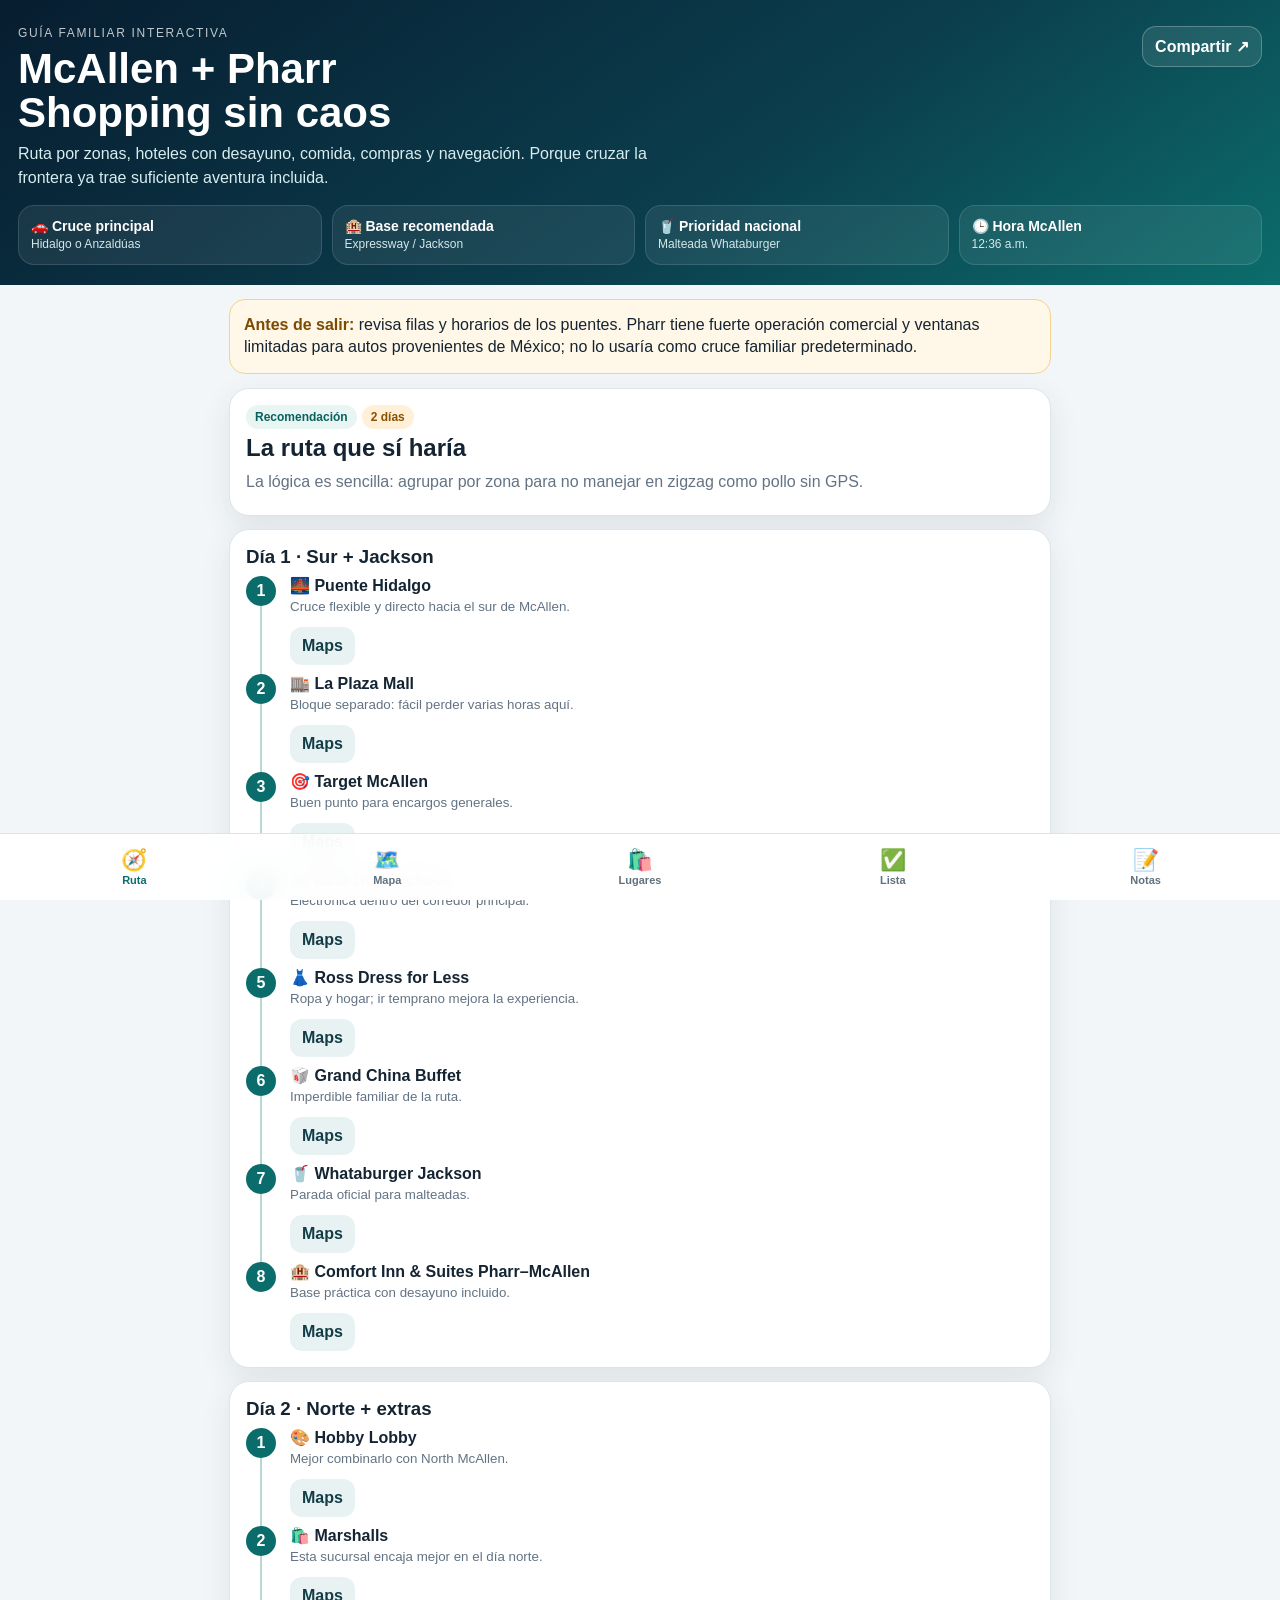
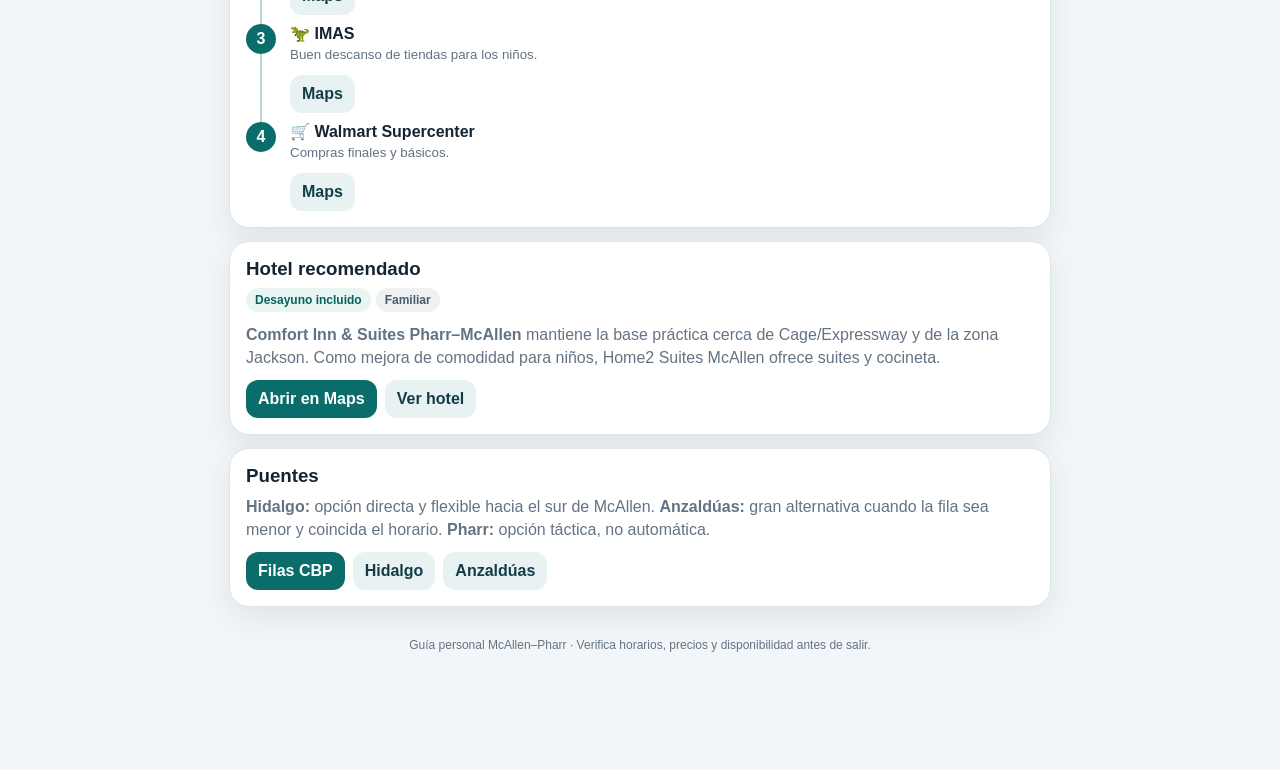
==== mcallen/index.html @ 68e5b923 "Publica guía móvil interactiva de McAllen y Pharr" ====
<!doctype html>
<html lang="es">
<head>
<meta charset="utf-8">
<meta name="viewport" content="width=device-width,initial-scale=1,viewport-fit=cover">
<meta name="theme-color" content="#0b2337">
<title>McAllen Shopping · Guía familiar</title>
<style>
:root{--bg:#f3f6f8;--ink:#152432;--muted:#637384;--brand:#0b6d6b;--brand2:#ffb24a;--card:#fff;--line:#dce5ea;--danger:#b54040;--shadow:0 10px 30px #17354a18}*{box-sizing:border-box}html{scroll-behavior:smooth}body{margin:0;background:var(--bg);color:var(--ink);font-family:ui-rounded,-apple-system,BlinkMacSystemFont,"Segoe UI",sans-serif;padding-bottom:86px}button,a,input,textarea{font:inherit}.hero{padding:max(26px,env(safe-area-inset-top)) 18px 20px;background:linear-gradient(145deg,#071d30,#0b3e4d 58%,#0b6d6b);color:white}.heroTop{display:flex;justify-content:space-between;align-items:flex-start;gap:12px}.eyebrow{font-size:12px;text-transform:uppercase;letter-spacing:.14em;opacity:.75}.hero h1{font-size:30px;line-height:1.04;margin:7px 0 8px}.hero p{margin:0;line-height:1.45;color:#d8edf0;max-width:650px}.share{border:0;background:#ffffff18;color:white;border:1px solid #ffffff40;border-radius:14px;padding:10px 12px;font-weight:800}.status{display:grid;grid-template-columns:1fr 1fr;gap:10px;margin:16px 0 0}.pill{background:#ffffff12;border:1px solid #ffffff20;border-radius:16px;padding:12px}.pill b{display:block;font-size:14px}.pill span{font-size:12px;color:#d4e7e9}.wrap{max-width:850px;margin:auto;padding:14px}.notice{background:#fff7e7;border:1px solid #f2d391;border-radius:16px;padding:14px;line-height:1.4;margin-bottom:14px}.notice b{color:#7d4b00}.section{display:none}.section.active{display:block}.card{background:var(--card);border:1px solid var(--line);box-shadow:var(--shadow);border-radius:20px;padding:16px;margin:0 0 13px}.card h2,.card h3{margin:0 0 8px}.card p{color:var(--muted);line-height:1.45;margin:6px 0}.badge{display:inline-flex;align-items:center;border-radius:999px;padding:5px 9px;font-size:12px;font-weight:800;background:#e8f5f3;color:#08615d;margin:0 5px 5px 0}.badge.gold{background:#fff0d7;color:#8a5100}.badge.gray{background:#edf1f4;color:#4b5b68}.route{display:grid;grid-template-columns:34px 1fr;gap:10px;position:relative}.route+.route{margin-top:9px}.num{width:30px;height:30px;border-radius:50%;display:grid;place-items:center;background:var(--brand);color:#fff;font-weight:900;z-index:1}.route:not(:last-child):after{content:"";position:absolute;left:14px;top:30px;bottom:-11px;width:2px;background:#b9d8d5}.route b{display:block}.route small{display:block;color:var(--muted);line-height:1.35;margin-top:3px}.actions{display:flex;flex-wrap:wrap;gap:8px;margin-top:11px}.btn{display:inline-flex;align-items:center;justify-content:center;gap:7px;text-decoration:none;border:0;border-radius:12px;padding:10px 12px;background:#e9f2f3;color:#123d47;font-weight:850}.btn.primary{background:var(--brand);color:white}.btn.gold{background:var(--brand2);color:#432600}.filters{display:flex;overflow:auto;gap:8px;padding:2px 0 12px;scrollbar-width:none}.filter{white-space:nowrap;border:1px solid var(--line);background:white;border-radius:999px;padding:9px 12px;color:var(--ink);font-weight:800}.filter.active{background:var(--ink);color:white}.place{display:grid;grid-template-columns:45px 1fr;gap:12px}.icon{width:45px;height:45px;border-radius:15px;display:grid;place-items:center;background:#edf5f5;font-size:23px}.place h3{font-size:17px}.place address{font-style:normal;color:var(--muted);font-size:13px;line-height:1.35}.place.done{opacity:.56}.place.done h3{text-decoration:line-through}.check{display:flex;gap:10px;align-items:flex-start;padding:12px 0;border-bottom:1px solid var(--line)}.check:last-child{border:0}.check input{width:22px;height:22px;accent-color:var(--brand);flex:0 0 auto}.check label{line-height:1.35}.mapBox{background:linear-gradient(#e9f3f2,#f7efe3);border-radius:22px;overflow:hidden;border:1px solid var(--line)}#map{width:100%;height:auto;display:block}.road{stroke:#fff;stroke-width:9;fill:none;stroke-linecap:round;filter:drop-shadow(0 1px 1px #6d7b8030)}.roadMain{stroke:#f7c165;stroke-width:13}.roadLabel{font-size:9px;fill:#61717c;font-weight:700}.pin{cursor:pointer}.pin circle{fill:#0b6d6b;stroke:white;stroke-width:3}.pin text{fill:white;font-size:9px;font-weight:900;text-anchor:middle;dominant-baseline:middle}.mapLegend{padding:12px;font-size:13px;color:var(--muted);background:white}.mapInfo{margin-top:12px}.search{width:100%;border:1px solid var(--line);border-radius:14px;padding:12px 14px;background:white;margin-bottom:12px}.notes{width:100%;min-height:220px;resize:vertical;border:1px solid var(--line);border-radius:16px;padding:14px;background:white;line-height:1.5}.saved{font-size:12px;color:var(--brand);font-weight:800;margin-top:8px}.bottom{position:fixed;z-index:20;left:0;right:0;bottom:0;padding:8px 8px max(8px,env(safe-area-inset-bottom));background:#ffffffee;backdrop-filter:blur(16px);border-top:1px solid var(--line);display:grid;grid-template-columns:repeat(5,1fr)}.nav{border:0;background:none;color:#60717d;padding:6px 2px;font-size:11px;font-weight:800}.nav span{display:block;font-size:21px;margin-bottom:2px}.nav.active{color:var(--brand)}.footer{text-align:center;color:var(--muted);font-size:12px;padding:18px 15px}.hidden{display:none!important}@media(min-width:700px){.status{grid-template-columns:repeat(4,1fr)}.placesGrid{display:grid;grid-template-columns:1fr 1fr;gap:13px}.placesGrid .card{margin:0}.hero h1{font-size:42px}}
</style>
</head>
<body>
<header class="hero">
  <div class="heroTop"><div><div class="eyebrow">Guía familiar interactiva</div><h1>McAllen + Pharr<br>Shopping sin caos</h1></div><button class="share" id="shareBtn">Compartir ↗</button></div>
  <p>Ruta por zonas, hoteles con desayuno, comida, compras y navegación. Porque cruzar la frontera ya trae suficiente aventura incluida.</p>
  <div class="status"><div class="pill"><b>🚗 Cruce principal</b><span>Hidalgo o Anzaldúas</span></div><div class="pill"><b>🏨 Base recomendada</b><span>Expressway / Jackson</span></div><div class="pill"><b>🥤 Prioridad nacional</b><span>Malteada Whataburger</span></div><div class="pill"><b>🕒 Hora McAllen</b><span id="clock">—</span></div></div>
</header>
<main class="wrap">
  <div class="notice"><b>Antes de salir:</b> revisa filas y horarios de los puentes. Pharr tiene fuerte operación comercial y ventanas limitadas para autos provenientes de México; no lo usaría como cruce familiar predeterminado.</div>

  <section id="route" class="section active">
    <div class="card"><span class="badge">Recomendación</span><span class="badge gold">2 días</span><h2>La ruta que sí haría</h2><p>La lógica es sencilla: agrupar por zona para no manejar en zigzag como pollo sin GPS.</p></div>
    <div class="card"><h3>Día 1 · Sur + Jackson</h3><div id="day1"></div></div>
    <div class="card"><h3>Día 2 · Norte + extras</h3><div id="day2"></div></div>
    <div class="card"><h3>Hotel recomendado</h3><span class="badge">Desayuno incluido</span><span class="badge gray">Familiar</span><p><b>Comfort Inn & Suites Pharr–McAllen</b> mantiene la base práctica cerca de Cage/Expressway y de la zona Jackson. Como mejora de comodidad para niños, Home2 Suites McAllen ofrece suites y cocineta.</p><div class="actions"><a class="btn primary" data-map="Comfort Inn & Suites Pharr McAllen">Abrir en Maps</a><a class="btn" href="https://www.choicehotels.com/en-mx/texas/pharr/comfort-inn-hotels/txh41" target="_blank">Ver hotel</a></div></div>
    <div class="card"><h3>Puentes</h3><p><b>Hidalgo:</b> opción directa y flexible hacia el sur de McAllen. <b>Anzaldúas:</b> gran alternativa cuando la fila sea menor y coincida el horario. <b>Pharr:</b> opción táctica, no automática.</p><div class="actions"><a class="btn primary" href="https://bwt.cbp.gov/" target="_blank">Filas CBP</a><a class="btn" data-map="Hidalgo International Bridge">Hidalgo</a><a class="btn" data-map="Anzalduas International Bridge">Anzaldúas</a></div></div>
  </section>

  <section id="mapSec" class="section">
    <div class="card"><h2>Mapa por zonas</h2><p>Es esquemático, no sustituye navegación. Toca un número para ver el lugar y abrir la ruta.</p></div>
    <div class="mapBox"><svg id="map" viewBox="0 0 390 520" role="img" aria-label="Mapa esquemático de McAllen y Pharr">
      <rect width="390" height="520" fill="#eaf2ef"/><path d="M18 430 C85 392 168 410 230 372 S330 345 385 315" stroke="#b9d9df" stroke-width="30" fill="none" opacity=".8"/><text x="20" y="460" class="roadLabel">México / Río Grande</text>
      <path class="road roadMain" d="M18 337 L372 337"/><text x="275" y="328" class="roadLabel">I‑2 / Expressway 83</text>
      <path class="road" d="M92 495 L92 70"/><text x="98" y="92" class="roadLabel">10th St</text>
      <path class="road" d="M208 482 L208 142"/><text x="214" y="165" class="roadLabel">Jackson Rd</text>
      <path class="road" d="M300 475 L300 260"/><text x="306" y="282" class="roadLabel">Cage Blvd</text>
      <path class="road" d="M42 205 L352 205"/><text x="248" y="196" class="roadLabel">Nolana Ave</text>
      <path class="road" d="M42 115 L352 115"/><text x="253" y="106" class="roadLabel">Trenton Rd</text>
      <g id="pins"></g></svg><div class="mapLegend">1 La Plaza · 2 Jackson shopping · 3 Hotel Pharr · 4 Grand China · 5 Hobby Lobby · 6 North McAllen · 7 Anzaldúas · 8 Hidalgo</div></div>
    <div id="mapInfo" class="card mapInfo"><h3>Selecciona un punto</h3><p>Aquí aparecerá su información.</p></div>
  </section>

  <section id="places" class="section">
    <input class="search" id="search" placeholder="Buscar tienda, comida, hotel…">
    <div class="filters" id="filters"></div><div class="placesGrid" id="placeList"></div>
  </section>

  <section id="list" class="section">
    <div class="card"><h2>Checklist del viaje</h2><p>Se guarda en este dispositivo.</p><div id="checklist"></div></div>
    <button class="btn" id="resetBtn">Reiniciar checklist</button>
  </section>

  <section id="notesSec" class="section">
    <div class="card"><h2>Notas compartidas… más o menos</h2><p>Se guardan sólo en este teléfono. Úsalas para tallas, encargos, presupuesto o la lista de familiares que “nomás quieren una cosita”.</p><textarea id="notes" class="notes" placeholder="Ejemplo: tenis talla 6, pasar por Target antes de cenar…"></textarea><div class="saved" id="saved">Guardado local automático</div></div>
    <div class="card"><h3>Instalar como app</h3><p>En iPhone: abre esta página en Safari → Compartir → <b>Agregar a pantalla de inicio</b>. Después se abre como una app, sin buscar otra vez el enlace.</p></div>
  </section>
  <div class="footer">Guía personal McAllen–Pharr · Verifica horarios, precios y disponibilidad antes de salir.</div>
</main>
<nav class="bottom">
  <button class="nav active" data-tab="route"><span>🧭</span>Ruta</button><button class="nav" data-tab="mapSec"><span>🗺️</span>Mapa</button><button class="nav" data-tab="places"><span>🛍️</span>Lugares</button><button class="nav" data-tab="list"><span>✅</span>Lista</button><button class="nav" data-tab="notesSec"><span>📝</span>Notas</button>
</nav>
<script>
const spots=[
{id:'hidalgo',n:'Puente Hidalgo',cat:'Cruce',icon:'🌉',zone:'Frontera',addr:'Hidalgo International Bridge, Hidalgo, TX',desc:'Cruce flexible y directo hacia el sur de McAllen.'},
{id:'anzalduas',n:'Puente Anzaldúas',cat:'Cruce',icon:'🌉',zone:'Frontera',addr:'Anzalduas International Bridge, Mission, TX',desc:'Alternativa útil cuando la fila es claramente menor.'},
{id:'comfort',n:'Comfort Inn & Suites Pharr–McAllen',cat:'Hotel',icon:'🏨',zone:'Pharr',addr:'2706 N Cage Blvd, Pharr, TX 78577',desc:'Base práctica con desayuno incluido.'},
{id:'home2',n:'Home2 Suites by Hilton McAllen',cat:'Hotel',icon:'🏨',zone:'Convention Center',addr:'525 S Ware Rd, McAllen, TX 78501',desc:'Suites, cocineta y desayuno; excelente con niños.'},
{id:'grand',n:'Grand China Buffet',cat:'Comida',icon:'🥡',zone:'Pharr',addr:'500 N Jackson Rd, Pharr, TX 78577',desc:'Imperdible familiar de la ruta.'},
{id:'bestbuy',n:'Best Buy Jackson',cat:'Compras',icon:'💻',zone:'Jackson',addr:'700 S Jackson Rd, McAllen, TX 78503',desc:'Electrónica dentro del corredor principal.'},
{id:'target',n:'Target McAllen',cat:'Compras',icon:'🎯',zone:'Jackson',addr:'708 E Expressway 83, McAllen, TX 78503',desc:'Buen punto para encargos generales.'},
{id:'ross',n:'Ross Dress for Less',cat:'Compras',icon:'👗',zone:'Jackson',addr:'1700 S Jackson Rd, McAllen, TX 78503',desc:'Ropa y hogar; ir temprano mejora la experiencia.'},
{id:'marshalls',n:'Marshalls',cat:'Compras',icon:'🛍️',zone:'Jackson',addr:'7600 N 10th St, McAllen, TX 78504',desc:'Esta sucursal encaja mejor en el día norte.'},
{id:'walmart',n:'Walmart Supercenter',cat:'Compras',icon:'🛒',zone:'Sur',addr:'1200 E Jackson Ave, McAllen, TX 78503',desc:'Compras finales y básicos.'},
{id:'plaza',n:'La Plaza Mall',cat:'Compras',icon:'🏬',zone:'Sur',addr:'2200 S 10th St, McAllen, TX 78503',desc:'Bloque separado: fácil perder varias horas aquí.'},
{id:'hobby',n:'Hobby Lobby',cat:'Compras',icon:'🎨',zone:'Norte',addr:'7600 N 10th St, McAllen, TX 78504',desc:'Mejor combinarlo con North McAllen.'},
{id:'whataburger',n:'Whataburger Jackson',cat:'Comida',icon:'🥤',zone:'Jackson',addr:'1412 E Jackson Ave, McAllen, TX 78503',desc:'Parada oficial para malteadas.'},
{id:'ihop',n:'IHOP',cat:'Comida',icon:'🥞',zone:'Sur',addr:'2201 W Nolana Ave, McAllen, TX 78504',desc:'Desayuno o cena casual; confirma sucursal en Maps.'},
{id:'imas',n:'IMAS',cat:'Niños',icon:'🦖',zone:'Norte',addr:'1900 W Nolana Ave, McAllen, TX 78504',desc:'Buen descanso de tiendas para los niños.'},
{id:'quinta',n:'Quinta Mazatlán',cat:'Niños',icon:'🌿',zone:'Sur',addr:'600 Sunset Dr, McAllen, TX 78503',desc:'Pausa tranquila cerca del aeropuerto y La Plaza.'}
];
const day1=['hidalgo','plaza','target','bestbuy','ross','grand','whataburger','comfort'];
const day2=['hobby','marshalls','imas','walmart'];
const checks=['Pasaportes / visas vigentes','Seguro y documentos del vehículo','Revisar filas de los puentes','Reservación del hotel','Lista de tallas y encargos','Cargadores y batería portátil','Agua y snacks para los niños','Activar roaming o mapa descargado','Guardar tickets para cambios','Espacio disponible en la cajuela'];
const $=s=>document.querySelector(s),$$=s=>[...document.querySelectorAll(s)];
const store={get(k,d){try{return JSON.parse(localStorage.getItem(k))??d}catch{return d}},set(k,v){try{localStorage.setItem(k,JSON.stringify(v))}catch{}}};
const mapUrl=a=>'https://www.google.com/maps/search/?api=1&query='+encodeURIComponent(a);const wazeUrl=a=>'https://www.waze.com/ul?q='+encodeURIComponent(a)+'&navigate=yes';
function routeRow(id,i){const p=spots.find(x=>x.id===id);return `<div class="route"><div class="num">${i+1}</div><div><b>${p.icon} ${p.n}</b><small>${p.desc}</small><div class="actions"><a class="btn" href="${mapUrl(p.addr)}" target="_blank">Maps</a></div></div></div>`}
$('#day1').innerHTML=day1.map(routeRow).join('');$('#day2').innerHTML=day2.map(routeRow).join('');
$$('[data-map]').forEach(a=>{a.href=mapUrl(a.dataset.map);a.target='_blank'});
let cat='Todos';const cats=['Todos',...new Set(spots.map(p=>p.cat))];$('#filters').innerHTML=cats.map(c=>`<button class="filter ${c==='Todos'?'active':''}" data-cat="${c}">${c}</button>`).join('');
function renderPlaces(){const q=$('#search').value.toLowerCase();const done=store.get('mcallenDone',[]);const f=spots.filter(p=>(cat==='Todos'||p.cat===cat)&&(`${p.n} ${p.zone} ${p.desc}`).toLowerCase().includes(q));$('#placeList').innerHTML=f.map(p=>`<article class="card place ${done.includes(p.id)?'done':''}" data-id="${p.id}"><div class="icon">${p.icon}</div><div><span class="badge">${p.cat}</span><span class="badge gray">${p.zone}</span><h3>${p.n}</h3><address>${p.addr}</address><p>${p.desc}</p><div class="actions"><a class="btn primary" href="${mapUrl(p.addr)}" target="_blank">Google Maps</a><a class="btn" href="${wazeUrl(p.addr)}" target="_blank">Waze</a><button class="btn doneBtn">${done.includes(p.id)?'Desmarcar':'Ya fuimos'}</button></div></div></article>`).join('')||'<div class="card">No encontré coincidencias.</div>';$$('.doneBtn').forEach(b=>b.onclick=()=>{const id=b.closest('.place').dataset.id;let d=store.get('mcallenDone',[]);d=d.includes(id)?d.filter(x=>x!==id):[...d,id];store.set('mcallenDone',d);renderPlaces()})}
renderPlaces();$('#search').oninput=renderPlaces;$$('.filter').forEach(b=>b.onclick=()=>{cat=b.dataset.cat;$$('.filter').forEach(x=>x.classList.toggle('active',x===b));renderPlaces()});
const savedChecks=store.get('mcallenChecks',{});$('#checklist').innerHTML=checks.map((t,i)=>`<div class="check"><input type="checkbox" id="c${i}" ${savedChecks[i]?'checked':''}><label for="c${i}">${t}</label></div>`).join('');$$('#checklist input').forEach((x,i)=>x.onchange=()=>{const c=store.get('mcallenChecks',{});c[i]=x.checked;store.set('mcallenChecks',c)});$('#resetBtn').onclick=()=>{store.set('mcallenChecks',{});$$('#checklist input').forEach(x=>x.checked=false)};
const notes=$('#notes');notes.value=store.get('mcallenNotes','');notes.oninput=()=>{store.set('mcallenNotes',notes.value);$('#saved').textContent='Guardado ✓';clearTimeout(window.st);window.st=setTimeout(()=>$('#saved').textContent='Guardado local automático',1200)};
$$('.nav').forEach(n=>n.onclick=()=>{$$('.nav').forEach(x=>x.classList.toggle('active',x===n));$$('.section').forEach(s=>s.classList.toggle('active',s.id===n.dataset.tab));scrollTo({top:0,behavior:'smooth'})});
const pinData=[['plaza',92,373,1],['bestbuy',208,326,2],['comfort',300,299,3],['grand',235,356,4],['hobby',92,115,5],['marshalls',119,114,6],['anzalduas',49,450,7],['hidalgo',132,455,8]];$('#pins').innerHTML=pinData.map(([id,x,y,n])=>`<g class="pin" data-id="${id}" transform="translate(${x} ${y})"><circle r="15"/><text y="1">${n}</text></g>`).join('');$$('.pin').forEach(g=>g.onclick=()=>{const p=spots.find(x=>x.id===g.dataset.id);$('#mapInfo').innerHTML=`<h3>${p.icon} ${p.n}</h3><p>${p.desc}</p><div class="actions"><a class="btn primary" href="${mapUrl(p.addr)}" target="_blank">Abrir en Maps</a><a class="btn" href="${wazeUrl(p.addr)}" target="_blank">Waze</a></div>`});
function clock(){try{$('#clock').textContent=new Intl.DateTimeFormat('es-MX',{timeZone:'America/Chicago',hour:'2-digit',minute:'2-digit'}).format(new Date())}catch{$('#clock').textContent='Hora central'}}clock();setInterval(clock,30000);
$('#shareBtn').onclick=async()=>{const data={title:'Guía McAllen + Pharr',text:'Guía familiar de shopping en McAllen y Pharr',url:location.href};try{if(navigator.share)await navigator.share(data);else{await navigator.clipboard.writeText(location.href);alert('Enlace copiado')}}catch{}};
</script>
</body>
</html>
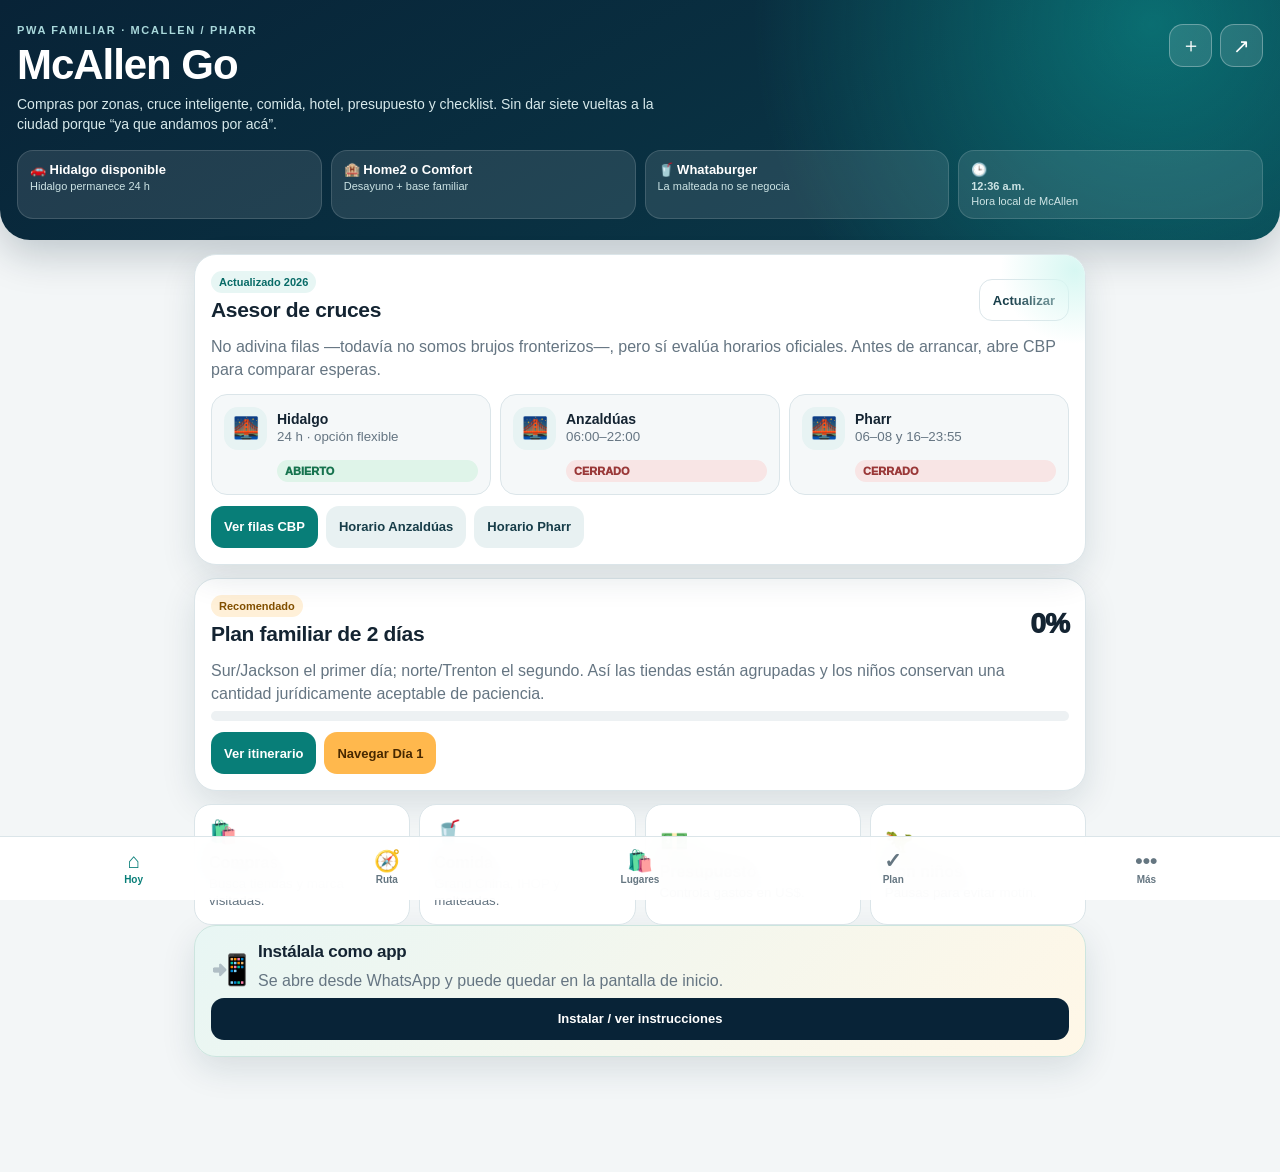
==== commit 51df00a8: "Convierte la guía McAllen en PWA interactiva v2" ====
--- a/mcallen/index.html
+++ b/mcallen/index.html
@@ -3,99 +3,286 @@
 <head>
 <meta charset="utf-8">
 <meta name="viewport" content="width=device-width,initial-scale=1,viewport-fit=cover">
-<meta name="theme-color" content="#0b2337">
-<title>McAllen Shopping · Guía familiar</title>
+<meta name="theme-color" content="#082337">
+<meta name="apple-mobile-web-app-capable" content="yes">
+<meta name="apple-mobile-web-app-status-bar-style" content="black-translucent">
+<meta name="apple-mobile-web-app-title" content="McAllen Go">
+<meta name="description" content="Guía familiar interactiva de shopping en McAllen y Pharr: puentes, rutas, tiendas, comida, presupuesto y checklist.">
+<link rel="manifest" href="./manifest.webmanifest">
+<link rel="apple-touch-icon" href="./icon.svg">
+<title>McAllen Go · Guía familiar</title>
 <style>
-:root{--bg:#f3f6f8;--ink:#152432;--muted:#637384;--brand:#0b6d6b;--brand2:#ffb24a;--card:#fff;--line:#dce5ea;--danger:#b54040;--shadow:0 10px 30px #17354a18}*{box-sizing:border-box}html{scroll-behavior:smooth}body{margin:0;background:var(--bg);color:var(--ink);font-family:ui-rounded,-apple-system,BlinkMacSystemFont,"Segoe UI",sans-serif;padding-bottom:86px}button,a,input,textarea{font:inherit}.hero{padding:max(26px,env(safe-area-inset-top)) 18px 20px;background:linear-gradient(145deg,#071d30,#0b3e4d 58%,#0b6d6b);color:white}.heroTop{display:flex;justify-content:space-between;align-items:flex-start;gap:12px}.eyebrow{font-size:12px;text-transform:uppercase;letter-spacing:.14em;opacity:.75}.hero h1{font-size:30px;line-height:1.04;margin:7px 0 8px}.hero p{margin:0;line-height:1.45;color:#d8edf0;max-width:650px}.share{border:0;background:#ffffff18;color:white;border:1px solid #ffffff40;border-radius:14px;padding:10px 12px;font-weight:800}.status{display:grid;grid-template-columns:1fr 1fr;gap:10px;margin:16px 0 0}.pill{background:#ffffff12;border:1px solid #ffffff20;border-radius:16px;padding:12px}.pill b{display:block;font-size:14px}.pill span{font-size:12px;color:#d4e7e9}.wrap{max-width:850px;margin:auto;padding:14px}.notice{background:#fff7e7;border:1px solid #f2d391;border-radius:16px;padding:14px;line-height:1.4;margin-bottom:14px}.notice b{color:#7d4b00}.section{display:none}.section.active{display:block}.card{background:var(--card);border:1px solid var(--line);box-shadow:var(--shadow);border-radius:20px;padding:16px;margin:0 0 13px}.card h2,.card h3{margin:0 0 8px}.card p{color:var(--muted);line-height:1.45;margin:6px 0}.badge{display:inline-flex;align-items:center;border-radius:999px;padding:5px 9px;font-size:12px;font-weight:800;background:#e8f5f3;color:#08615d;margin:0 5px 5px 0}.badge.gold{background:#fff0d7;color:#8a5100}.badge.gray{background:#edf1f4;color:#4b5b68}.route{display:grid;grid-template-columns:34px 1fr;gap:10px;position:relative}.route+.route{margin-top:9px}.num{width:30px;height:30px;border-radius:50%;display:grid;place-items:center;background:var(--brand);color:#fff;font-weight:900;z-index:1}.route:not(:last-child):after{content:"";position:absolute;left:14px;top:30px;bottom:-11px;width:2px;background:#b9d8d5}.route b{display:block}.route small{display:block;color:var(--muted);line-height:1.35;margin-top:3px}.actions{display:flex;flex-wrap:wrap;gap:8px;margin-top:11px}.btn{display:inline-flex;align-items:center;justify-content:center;gap:7px;text-decoration:none;border:0;border-radius:12px;padding:10px 12px;background:#e9f2f3;color:#123d47;font-weight:850}.btn.primary{background:var(--brand);color:white}.btn.gold{background:var(--brand2);color:#432600}.filters{display:flex;overflow:auto;gap:8px;padding:2px 0 12px;scrollbar-width:none}.filter{white-space:nowrap;border:1px solid var(--line);background:white;border-radius:999px;padding:9px 12px;color:var(--ink);font-weight:800}.filter.active{background:var(--ink);color:white}.place{display:grid;grid-template-columns:45px 1fr;gap:12px}.icon{width:45px;height:45px;border-radius:15px;display:grid;place-items:center;background:#edf5f5;font-size:23px}.place h3{font-size:17px}.place address{font-style:normal;color:var(--muted);font-size:13px;line-height:1.35}.place.done{opacity:.56}.place.done h3{text-decoration:line-through}.check{display:flex;gap:10px;align-items:flex-start;padding:12px 0;border-bottom:1px solid var(--line)}.check:last-child{border:0}.check input{width:22px;height:22px;accent-color:var(--brand);flex:0 0 auto}.check label{line-height:1.35}.mapBox{background:linear-gradient(#e9f3f2,#f7efe3);border-radius:22px;overflow:hidden;border:1px solid var(--line)}#map{width:100%;height:auto;display:block}.road{stroke:#fff;stroke-width:9;fill:none;stroke-linecap:round;filter:drop-shadow(0 1px 1px #6d7b8030)}.roadMain{stroke:#f7c165;stroke-width:13}.roadLabel{font-size:9px;fill:#61717c;font-weight:700}.pin{cursor:pointer}.pin circle{fill:#0b6d6b;stroke:white;stroke-width:3}.pin text{fill:white;font-size:9px;font-weight:900;text-anchor:middle;dominant-baseline:middle}.mapLegend{padding:12px;font-size:13px;color:var(--muted);background:white}.mapInfo{margin-top:12px}.search{width:100%;border:1px solid var(--line);border-radius:14px;padding:12px 14px;background:white;margin-bottom:12px}.notes{width:100%;min-height:220px;resize:vertical;border:1px solid var(--line);border-radius:16px;padding:14px;background:white;line-height:1.5}.saved{font-size:12px;color:var(--brand);font-weight:800;margin-top:8px}.bottom{position:fixed;z-index:20;left:0;right:0;bottom:0;padding:8px 8px max(8px,env(safe-area-inset-bottom));background:#ffffffee;backdrop-filter:blur(16px);border-top:1px solid var(--line);display:grid;grid-template-columns:repeat(5,1fr)}.nav{border:0;background:none;color:#60717d;padding:6px 2px;font-size:11px;font-weight:800}.nav span{display:block;font-size:21px;margin-bottom:2px}.nav.active{color:var(--brand)}.footer{text-align:center;color:var(--muted);font-size:12px;padding:18px 15px}.hidden{display:none!important}@media(min-width:700px){.status{grid-template-columns:repeat(4,1fr)}.placesGrid{display:grid;grid-template-columns:1fr 1fr;gap:13px}.placesGrid .card{margin:0}.hero h1{font-size:42px}}
+:root{
+  --navy:#082337;--navy2:#0a3b4a;--teal:#087e78;--teal2:#0aa79e;--gold:#ffb84d;
+  --paper:#f3f6f7;--card:#fff;--ink:#142432;--muted:#657582;--line:#dbe5e9;
+  --good:#18875d;--warn:#a45f00;--bad:#b64040;--shadow:0 12px 34px rgba(17,52,69,.12);
+  --radius:22px;--safe-bottom:max(10px,env(safe-area-inset-bottom));
+}
+*{box-sizing:border-box}html{scroll-behavior:smooth;background:var(--paper)}
+body{margin:0;color:var(--ink);background:var(--paper);font-family:ui-rounded,-apple-system,BlinkMacSystemFont,"Segoe UI",sans-serif;padding-bottom:calc(78px + var(--safe-bottom));-webkit-tap-highlight-color:transparent}
+button,input,select,textarea{font:inherit}button,a{touch-action:manipulation}.hidden{display:none!important}
+.hero{color:white;background:radial-gradient(circle at 90% 10%,rgba(10,167,158,.5),transparent 34%),linear-gradient(150deg,var(--navy),var(--navy2));padding:max(24px,env(safe-area-inset-top)) 17px 21px;border-radius:0 0 30px 30px;box-shadow:0 14px 40px rgba(4,32,49,.22)}
+.heroTop{display:flex;align-items:flex-start;justify-content:space-between;gap:12px}.kicker{font-size:11px;text-transform:uppercase;letter-spacing:.15em;color:#a9d8db;font-weight:850}.hero h1{margin:7px 0 8px;font-size:31px;line-height:1.03;letter-spacing:-.025em}.hero p{margin:0;color:#d7e9eb;line-height:1.43;font-size:14px;max-width:680px}
+.heroActions{display:flex;gap:8px}.iconBtn{width:43px;height:43px;border-radius:14px;border:1px solid rgba(255,255,255,.3);background:rgba(255,255,255,.12);color:white;font-size:20px;display:grid;place-items:center}
+.statusGrid{display:grid;grid-template-columns:1fr 1fr;gap:9px;margin-top:16px}.statusPill{min-width:0;padding:11px 12px;border-radius:16px;background:rgba(255,255,255,.1);border:1px solid rgba(255,255,255,.14)}.statusPill b{display:block;font-size:13px;white-space:nowrap;overflow:hidden;text-overflow:ellipsis}.statusPill span{display:block;margin-top:3px;color:#cce3e4;font-size:11px;white-space:nowrap;overflow:hidden;text-overflow:ellipsis}
+.offline{position:sticky;z-index:25;top:0;background:#fff0d7;color:#754300;padding:9px 14px;text-align:center;font-size:12px;font-weight:850;border-bottom:1px solid #e9c37e}.wrap{max-width:920px;margin:auto;padding:14px}.screen{display:none}.screen.active{display:block}
+.card{background:var(--card);border:1px solid var(--line);border-radius:var(--radius);box-shadow:var(--shadow);padding:16px;margin-bottom:13px}.card.flat{box-shadow:none}.card h2,.card h3{margin:0 0 7px;letter-spacing:-.015em}.card h2{font-size:21px}.card h3{font-size:17px}.card p{margin:6px 0;color:var(--muted);line-height:1.45}.subtle{font-size:12px;color:var(--muted)}
+.row{display:flex;align-items:center;gap:10px}.between{justify-content:space-between}.grow{flex:1;min-width:0}.stack{display:grid;gap:9px}.chips{display:flex;gap:7px;overflow:auto;padding-bottom:3px;scrollbar-width:none}.chip{white-space:nowrap;border:1px solid var(--line);background:white;color:var(--ink);padding:9px 12px;border-radius:999px;font-weight:850;font-size:13px}.chip.active{background:var(--navy);border-color:var(--navy);color:white}.tag{display:inline-flex;align-items:center;border-radius:999px;padding:5px 8px;background:#e7f6f4;color:#086b67;font-size:11px;font-weight:900;margin:0 4px 5px 0}.tag.gold{background:#fff0d8;color:#825000}.tag.gray{background:#edf1f3;color:#52636f}.tag.red{background:#fae7e7;color:#963b3b}
+.btn{display:inline-flex;align-items:center;justify-content:center;gap:7px;min-height:42px;padding:10px 13px;border:0;border-radius:13px;background:#e8f1f2;color:#173d49;text-decoration:none;font-weight:900;font-size:13px}.btn.primary{background:var(--teal);color:white}.btn.gold{background:var(--gold);color:#472800}.btn.dark{background:var(--navy);color:white}.btn.ghost{background:white;border:1px solid var(--line)}.btn.full{width:100%}.actions{display:flex;gap:8px;flex-wrap:wrap;margin-top:11px}
+.bridgeHero{overflow:hidden;position:relative}.bridgeHero:after{content:"";position:absolute;width:150px;height:150px;border-radius:50%;right:-65px;top:-60px;background:radial-gradient(circle,#d7f7f2,transparent 70%);pointer-events:none}.bridgeList{display:grid;gap:9px;margin-top:12px}.bridge{display:grid;grid-template-columns:43px 1fr auto;align-items:center;gap:10px;padding:12px;border-radius:16px;background:#f5f8f9;border:1px solid var(--line)}.bridgeIcon{width:43px;height:43px;border-radius:14px;background:#e7f3f3;display:grid;place-items:center;font-size:21px}.bridge b{display:block;font-size:14px}.bridge small{display:block;color:var(--muted);margin-top:2px;line-height:1.25}.openState{font-size:11px;padding:5px 8px;border-radius:999px;font-weight:950}.openState.open{background:#dff4e9;color:#16734e}.openState.closed{background:#f8e5e5;color:#9a3838}.openState.maybe{background:#fff0d5;color:#895500}
+.quickGrid{display:grid;grid-template-columns:1fr 1fr;gap:9px}.quick{border:1px solid var(--line);background:white;border-radius:17px;padding:14px;text-align:left}.quick span{font-size:23px}.quick b{display:block;margin-top:8px}.quick small{display:block;color:var(--muted);margin-top:3px;line-height:1.3}
+.progressTrack{height:10px;background:#edf1f3;border-radius:999px;overflow:hidden}.progressFill{height:100%;background:linear-gradient(90deg,var(--teal),var(--teal2));border-radius:999px;transition:width .25s}.metric{font-size:28px;font-weight:950;letter-spacing:-.03em}.money{font-variant-numeric:tabular-nums}
+.routeStop{display:grid;grid-template-columns:36px 1fr;gap:10px;position:relative;padding-bottom:13px}.routeStop:last-child{padding-bottom:0}.routeStop:not(:last-child):after{content:"";position:absolute;left:17px;top:34px;bottom:-2px;width:2px;background:#bfdad8}.stopNo{width:35px;height:35px;border-radius:50%;display:grid;place-items:center;background:var(--teal);color:white;font-weight:950;z-index:1}.routeStop b{display:block}.routeStop small{display:block;color:var(--muted);line-height:1.35;margin-top:3px}.routeStop.done{opacity:.48}.routeStop.done b{text-decoration:line-through}
+.placeGrid{display:grid;gap:12px}.place{display:grid;grid-template-columns:48px 1fr;gap:12px}.placeIcon{width:48px;height:48px;border-radius:16px;background:#edf6f5;display:grid;place-items:center;font-size:24px}.place h3{margin:0 0 4px}.place address{font-style:normal;color:var(--muted);font-size:12px;line-height:1.35}.place.done{opacity:.5}.place.done h3{text-decoration:line-through}.search{width:100%;padding:13px 14px;border:1px solid var(--line);border-radius:15px;background:white;color:var(--ink);margin-bottom:11px;outline:none}.search:focus{border-color:var(--teal);box-shadow:0 0 0 3px rgba(8,126,120,.12)}
+.formGrid{display:grid;grid-template-columns:1fr 1fr;gap:10px}.field label{display:block;font-size:11px;font-weight:900;color:var(--muted);text-transform:uppercase;letter-spacing:.06em;margin:0 0 6px}.field input,.field select,.field textarea{width:100%;border:1px solid var(--line);border-radius:13px;padding:11px 12px;background:white;color:var(--ink)}.field textarea{min-height:130px;resize:vertical}.totalBox{background:linear-gradient(145deg,#082337,#0c4b58);color:white;border-radius:18px;padding:15px}.totalBox small{color:#cde3e5}.totalBox .metric{margin-top:3px}
+.shopItem,.checkItem{display:grid;grid-template-columns:auto 1fr auto;gap:10px;align-items:center;padding:11px 0;border-bottom:1px solid var(--line)}.shopItem:last-child,.checkItem:last-child{border:0}.shopItem input[type=checkbox],.checkItem input[type=checkbox]{width:22px;height:22px;accent-color:var(--teal)}.shopItem.done .itemName{text-decoration:line-through;opacity:.55}.itemName{font-weight:800}.itemMeta{font-size:11px;color:var(--muted);margin-top:2px}.delete{border:0;background:#f8e8e8;color:#9b4141;width:34px;height:34px;border-radius:11px;font-weight:950}.empty{text-align:center;color:var(--muted);padding:18px 8px}
+.mapCard{padding:0;overflow:hidden}.mapTop{padding:16px}.mapWrap{background:linear-gradient(#eaf4f2,#f7efe3);border-top:1px solid var(--line)}#miniMap{display:block;width:100%;height:auto}.road{fill:none;stroke:#fff;stroke-width:9;stroke-linecap:round;filter:drop-shadow(0 1px 1px rgba(90,110,120,.2))}.road.main{stroke:#f6bf65;stroke-width:14}.roadLabel{font-size:9px;fill:#62737d;font-weight:850}.pin{cursor:pointer}.pin circle{fill:var(--teal);stroke:white;stroke-width:3}.pin text{fill:white;font-size:9px;font-weight:950;text-anchor:middle;dominant-baseline:middle}.mapInfo{padding:14px;border-top:1px solid var(--line);background:white}
+.sheet{position:fixed;z-index:60;inset:0;background:rgba(3,25,39,.52);display:grid;align-items:end}.sheetPanel{background:white;border-radius:25px 25px 0 0;padding:18px 16px calc(18px + var(--safe-bottom));max-height:88vh;overflow:auto;box-shadow:0 -16px 45px rgba(3,25,39,.3)}.sheetHandle{width:44px;height:5px;border-radius:5px;background:#d8e0e3;margin:0 auto 14px}.sheet h2{margin:0 0 8px}.toast{position:fixed;z-index:80;left:50%;bottom:calc(88px + var(--safe-bottom));transform:translate(-50%,20px);background:#102c3b;color:white;padding:11px 14px;border-radius:13px;font-weight:850;font-size:13px;opacity:0;pointer-events:none;transition:.2s;max-width:90%;text-align:center}.toast.show{opacity:1;transform:translate(-50%,0)}
+.bottom{position:fixed;z-index:40;left:0;right:0;bottom:0;display:grid;grid-template-columns:repeat(5,1fr);background:rgba(255,255,255,.94);backdrop-filter:blur(18px);border-top:1px solid var(--line);padding:7px 7px var(--safe-bottom)}.navBtn{border:0;background:transparent;color:#657681;padding:5px 2px;font-size:10px;font-weight:900}.navBtn span{display:block;font-size:21px;margin-bottom:1px}.navBtn.active{color:var(--teal)}
+.installHint{background:linear-gradient(135deg,#e8f6f4,#fff7e7);border:1px solid #cce5df}.sourceList a{display:block;color:var(--teal);text-decoration:none;font-weight:800;padding:9px 0;border-bottom:1px solid var(--line)}.sourceList a:last-child{border:0}.footer{text-align:center;color:var(--muted);font-size:11px;padding:16px 10px}
+@media(min-width:700px){.statusGrid{grid-template-columns:repeat(4,1fr)}.placeGrid{grid-template-columns:1fr 1fr}.hero h1{font-size:42px}.quickGrid{grid-template-columns:repeat(4,1fr)}.bridgeList{grid-template-columns:repeat(3,1fr)}.bridge{grid-template-columns:43px 1fr}.openState{grid-column:2}.twoCol{display:grid;grid-template-columns:1.15fr .85fr;gap:13px}.twoCol>.card{margin-bottom:0}}
+@media(prefers-reduced-motion:reduce){*{scroll-behavior:auto!important;transition:none!important}}
 </style>
 </head>
 <body>
+<div id="offlineBanner" class="offline hidden">📴 Modo sin conexión: la guía funciona; Maps, Waze y filas en vivo necesitan internet.</div>
 <header class="hero">
-  <div class="heroTop"><div><div class="eyebrow">Guía familiar interactiva</div><h1>McAllen + Pharr<br>Shopping sin caos</h1></div><button class="share" id="shareBtn">Compartir ↗</button></div>
-  <p>Ruta por zonas, hoteles con desayuno, comida, compras y navegación. Porque cruzar la frontera ya trae suficiente aventura incluida.</p>
-  <div class="status"><div class="pill"><b>🚗 Cruce principal</b><span>Hidalgo o Anzaldúas</span></div><div class="pill"><b>🏨 Base recomendada</b><span>Expressway / Jackson</span></div><div class="pill"><b>🥤 Prioridad nacional</b><span>Malteada Whataburger</span></div><div class="pill"><b>🕒 Hora McAllen</b><span id="clock">—</span></div></div>
+  <div class="heroTop">
+    <div><div class="kicker">PWA familiar · McAllen / Pharr</div><h1>McAllen Go</h1><p>Compras por zonas, cruce inteligente, comida, hotel, presupuesto y checklist. Sin dar siete vueltas a la ciudad porque “ya que andamos por acá”.</p></div>
+    <div class="heroActions"><button class="iconBtn" id="installTop" aria-label="Instalar aplicación">＋</button><button class="iconBtn" id="shareTop" aria-label="Compartir guía">↗</button></div>
+  </div>
+  <div class="statusGrid">
+    <div class="statusPill"><b id="bestBridge">🚗 Calculando cruce…</b><span id="bestBridgeSub">Según horario actual</span></div>
+    <div class="statusPill"><b>🏨 Home2 o Comfort</b><span>Desayuno + base familiar</span></div>
+    <div class="statusPill"><b>🥤 Whataburger</b><span>La malteada no se negocia</span></div>
+    <div class="statusPill"><b>🕒 <span id="mcallenClock">—</span></b><span>Hora local de McAllen</span></div>
+  </div>
 </header>
+
 <main class="wrap">
-  <div class="notice"><b>Antes de salir:</b> revisa filas y horarios de los puentes. Pharr tiene fuerte operación comercial y ventanas limitadas para autos provenientes de México; no lo usaría como cruce familiar predeterminado.</div>
-
-  <section id="route" class="section active">
-    <div class="card"><span class="badge">Recomendación</span><span class="badge gold">2 días</span><h2>La ruta que sí haría</h2><p>La lógica es sencilla: agrupar por zona para no manejar en zigzag como pollo sin GPS.</p></div>
-    <div class="card"><h3>Día 1 · Sur + Jackson</h3><div id="day1"></div></div>
-    <div class="card"><h3>Día 2 · Norte + extras</h3><div id="day2"></div></div>
-    <div class="card"><h3>Hotel recomendado</h3><span class="badge">Desayuno incluido</span><span class="badge gray">Familiar</span><p><b>Comfort Inn & Suites Pharr–McAllen</b> mantiene la base práctica cerca de Cage/Expressway y de la zona Jackson. Como mejora de comodidad para niños, Home2 Suites McAllen ofrece suites y cocineta.</p><div class="actions"><a class="btn primary" data-map="Comfort Inn & Suites Pharr McAllen">Abrir en Maps</a><a class="btn" href="https://www.choicehotels.com/en-mx/texas/pharr/comfort-inn-hotels/txh41" target="_blank">Ver hotel</a></div></div>
-    <div class="card"><h3>Puentes</h3><p><b>Hidalgo:</b> opción directa y flexible hacia el sur de McAllen. <b>Anzaldúas:</b> gran alternativa cuando la fila sea menor y coincida el horario. <b>Pharr:</b> opción táctica, no automática.</p><div class="actions"><a class="btn primary" href="https://bwt.cbp.gov/" target="_blank">Filas CBP</a><a class="btn" data-map="Hidalgo International Bridge">Hidalgo</a><a class="btn" data-map="Anzalduas International Bridge">Anzaldúas</a></div></div>
-  </section>
-
-  <section id="mapSec" class="section">
-    <div class="card"><h2>Mapa por zonas</h2><p>Es esquemático, no sustituye navegación. Toca un número para ver el lugar y abrir la ruta.</p></div>
-    <div class="mapBox"><svg id="map" viewBox="0 0 390 520" role="img" aria-label="Mapa esquemático de McAllen y Pharr">
-      <rect width="390" height="520" fill="#eaf2ef"/><path d="M18 430 C85 392 168 410 230 372 S330 345 385 315" stroke="#b9d9df" stroke-width="30" fill="none" opacity=".8"/><text x="20" y="460" class="roadLabel">México / Río Grande</text>
-      <path class="road roadMain" d="M18 337 L372 337"/><text x="275" y="328" class="roadLabel">I‑2 / Expressway 83</text>
-      <path class="road" d="M92 495 L92 70"/><text x="98" y="92" class="roadLabel">10th St</text>
-      <path class="road" d="M208 482 L208 142"/><text x="214" y="165" class="roadLabel">Jackson Rd</text>
-      <path class="road" d="M300 475 L300 260"/><text x="306" y="282" class="roadLabel">Cage Blvd</text>
-      <path class="road" d="M42 205 L352 205"/><text x="248" y="196" class="roadLabel">Nolana Ave</text>
-      <path class="road" d="M42 115 L352 115"/><text x="253" y="106" class="roadLabel">Trenton Rd</text>
-      <g id="pins"></g></svg><div class="mapLegend">1 La Plaza · 2 Jackson shopping · 3 Hotel Pharr · 4 Grand China · 5 Hobby Lobby · 6 North McAllen · 7 Anzaldúas · 8 Hidalgo</div></div>
-    <div id="mapInfo" class="card mapInfo"><h3>Selecciona un punto</h3><p>Aquí aparecerá su información.</p></div>
-  </section>
-
-  <section id="places" class="section">
-    <input class="search" id="search" placeholder="Buscar tienda, comida, hotel…">
-    <div class="filters" id="filters"></div><div class="placesGrid" id="placeList"></div>
-  </section>
-
-  <section id="list" class="section">
-    <div class="card"><h2>Checklist del viaje</h2><p>Se guarda en este dispositivo.</p><div id="checklist"></div></div>
-    <button class="btn" id="resetBtn">Reiniciar checklist</button>
-  </section>
-
-  <section id="notesSec" class="section">
-    <div class="card"><h2>Notas compartidas… más o menos</h2><p>Se guardan sólo en este teléfono. Úsalas para tallas, encargos, presupuesto o la lista de familiares que “nomás quieren una cosita”.</p><textarea id="notes" class="notes" placeholder="Ejemplo: tenis talla 6, pasar por Target antes de cenar…"></textarea><div class="saved" id="saved">Guardado local automático</div></div>
-    <div class="card"><h3>Instalar como app</h3><p>En iPhone: abre esta página en Safari → Compartir → <b>Agregar a pantalla de inicio</b>. Después se abre como una app, sin buscar otra vez el enlace.</p></div>
-  </section>
-  <div class="footer">Guía personal McAllen–Pharr · Verifica horarios, precios y disponibilidad antes de salir.</div>
+<section id="home" class="screen active">
+  <article class="card bridgeHero">
+    <div class="row between"><div><span class="tag">Actualizado 2026</span><h2>Asesor de cruces</h2></div><button class="btn ghost" id="refreshBridge">Actualizar</button></div>
+    <p>No adivina filas —todavía no somos brujos fronterizos—, pero sí evalúa horarios oficiales. Antes de arrancar, abre CBP para comparar esperas.</p>
+    <div class="bridgeList" id="bridgeList"></div>
+    <div class="actions"><a class="btn primary" href="https://bwt.cbp.gov/viewAllPorts" target="_blank" rel="noopener">Ver filas CBP</a><a class="btn" href="https://puenteinternacionalanzalduas.com/Home/Contact" target="_blank" rel="noopener">Horario Anzaldúas</a><a class="btn" href="https://bridge.pharr-tx.gov/hours-of-operations/" target="_blank" rel="noopener">Horario Pharr</a></div>
+  </article>
+
+  <article class="card">
+    <div class="row between"><div><span class="tag gold">Recomendado</span><h2>Plan familiar de 2 días</h2></div><div class="metric" id="homeProgress">0%</div></div>
+    <p>Sur/Jackson el primer día; norte/Trenton el segundo. Así las tiendas están agrupadas y los niños conservan una cantidad jurídicamente aceptable de paciencia.</p>
+    <div class="progressTrack"><div class="progressFill" id="homeProgressBar" style="width:0%"></div></div>
+    <div class="actions"><button class="btn primary" data-go="route">Ver itinerario</button><button class="btn gold" id="navDay1">Navegar Día 1</button></div>
+  </article>
+
+  <div class="quickGrid">
+    <button class="quick" data-quick="shopping"><span>🛍️</span><b>Compras</b><small>Busca tiendas y marca visitadas.</small></button>
+    <button class="quick" data-quick="food"><span>🥤</span><b>Comida</b><small>Grand China, IHOP y malteadas.</small></button>
+    <button class="quick" data-quick="budget"><span>💵</span><b>Presupuesto</b><small>Controla gastos en US$.</small></button>
+    <button class="quick" data-quick="kids"><span>🦖</span><b>Con niños</b><small>Pausas para evitar motín.</small></button>
+  </div>
+
+  <article class="card installHint" id="installCard">
+    <div class="row"><div style="font-size:30px">📲</div><div class="grow"><h3>Instálala como app</h3><p id="installText">Se abre desde WhatsApp y puede quedar en la pantalla de inicio.</p></div></div>
+    <button class="btn dark full" id="installMain">Instalar / ver instrucciones</button>
+  </article>
+</section>
+
+<section id="route" class="screen">
+  <article class="card">
+    <div class="row between"><div><span class="tag">Ruta inteligente</span><h2>Itinerario</h2></div><button class="btn ghost" id="routeSettings">Ajustar</button></div>
+    <p id="routeSummary">2 días · ritmo familiar · hotel en Pharr o Convention Center.</p>
+    <div class="actions"><button class="btn primary" id="navCurrentDay">Navegar ruta</button><button class="btn" id="sharePlan">Compartir plan</button></div>
+  </article>
+  <div class="chips" id="dayChips"><button class="chip active" data-day="1">Día 1 · Sur/Jackson</button><button class="chip" data-day="2">Día 2 · Norte</button><button class="chip" data-day="3">Extra · Outlet</button></div>
+  <article class="card"><div id="routeStops"></div></article>
+  <article class="card mapCard">
+    <div class="mapTop"><h3>Mapa esquemático</h3><p>Toca los puntos para abrir navegación. No pretende reemplazar Maps; tampoco cobra por fingirlo.</p></div>
+    <div class="mapWrap"><svg id="miniMap" viewBox="0 0 390 510" role="img" aria-label="Mapa esquemático de McAllen y Pharr">
+      <rect width="390" height="510" fill="#eaf3f0"/><path d="M12 425 C82 390 155 408 225 373 S331 348 388 310" stroke="#b8d9df" stroke-width="30" fill="none" opacity=".82"/><text x="18" y="458" class="roadLabel">México / Río Grande</text>
+      <path class="road main" d="M15 332 L377 332"/><text x="271" y="322" class="roadLabel">I‑2 / Expressway 83</text>
+      <path class="road" d="M91 493 L91 62"/><text x="97" y="83" class="roadLabel">10th St</text>
+      <path class="road" d="M207 480 L207 135"/><text x="213" y="156" class="roadLabel">Jackson Rd</text>
+      <path class="road" d="M302 473 L302 253"/><text x="308" y="275" class="roadLabel">Cage Blvd</text>
+      <path class="road" d="M37 201 L355 201"/><text x="250" y="191" class="roadLabel">Nolana</text>
+      <path class="road" d="M37 112 L355 112"/><text x="250" y="102" class="roadLabel">Trenton</text>
+      <g id="mapPins"></g>
+    </svg></div>
+    <div class="mapInfo" id="mapInfo"><b>Selecciona un punto</b><p>Verás aquí su información y botones de navegación.</p></div>
+  </article>
+</section>
+
+<section id="places" class="screen">
+  <input class="search" id="placeSearch" placeholder="Buscar tienda, hotel, comida o zona…" autocomplete="off">
+  <div class="chips" id="placeFilters"></div>
+  <div class="placeGrid" id="placeGrid"></div>
+</section>
+
+<section id="plan" class="screen">
+  <div class="twoCol">
+    <article class="card">
+      <div class="row between"><div><span class="tag gold">US$</span><h2>Presupuesto</h2></div><button class="btn ghost" id="resetBudget">Reiniciar</button></div>
+      <div class="formGrid">
+        <div class="field"><label for="budgetTotal">Presupuesto total</label><input id="budgetTotal" type="number" min="0" step="1" inputmode="decimal" placeholder="1000"></div>
+        <div class="field"><label for="budgetSpent">Gastado</label><input id="budgetSpent" type="number" min="0" step="1" inputmode="decimal" placeholder="0"></div>
+      </div>
+      <div class="totalBox" style="margin-top:12px"><small>Disponible</small><div class="metric money" id="budgetRemaining">US$0.00</div><div class="subtle" id="budgetMessage" style="color:#cde3e5">Define un presupuesto para comenzar.</div></div>
+    </article>
+    <article class="card">
+      <span class="tag">Progreso</span><h2>Viaje listo</h2><div class="metric" id="tripReady">0%</div><div class="progressTrack"><div class="progressFill" id="tripReadyBar" style="width:0%"></div></div><p id="tripReadyText">Completa checklist y lugares para ver el progreso.</p>
+    </article>
+  </div>
+
+  <article class="card">
+    <div class="row between"><div><h2>Lista de compras</h2><p>Agrega encargos, tallas y tienda sugerida.</p></div><button class="btn primary" id="addShopItem">＋ Agregar</button></div>
+    <div id="shoppingList"></div>
+  </article>
+
+  <article class="card">
+    <div class="row between"><div><h2>Checklist del viaje</h2><p>Documentos, señal, cargadores y la cajuela optimista.</p></div><button class="btn ghost" id="resetChecklist">Reiniciar</button></div>
+    <div id="checklist"></div>
+  </article>
+</section>
+
+<section id="more" class="screen">
+  <article class="card">
+    <h2>Compartir y respaldar</h2><p>El plan puede viajar dentro del enlace de WhatsApp. No requiere cuenta ni servidor.</p>
+    <div class="actions"><button class="btn primary" id="shareAll">Compartir guía + plan</button><button class="btn" id="copyLink">Copiar enlace</button><button class="btn" id="downloadBackup">Descargar respaldo</button></div>
+  </article>
+  <article class="card">
+    <h2>Notas</h2><div class="field"><textarea id="notes" placeholder="Tallas, encargos, número de habitación, recordatorios…"></textarea></div><div class="subtle" id="notesSaved">Guardado automático en este dispositivo.</div>
+  </article>
+  <article class="card installHint">
+    <h2>Instalar en iPhone</h2><p>Abre esta página en Safari, toca <b>Compartir</b> y luego <b>Agregar a pantalla de inicio</b>. En Android, Chrome mostrará la opción de instalar.</p><button class="btn dark full" id="installMore">Instalar / instrucciones</button>
+  </article>
+  <article class="card">
+    <h2>Fuentes y límites</h2><p>Los horarios pueden cambiar. La aplicación calcula aperturas por horario, pero no inventa tiempos de espera: para eso abre CBP.</p>
+    <div class="sourceList"><a href="https://bwt.cbp.gov/viewAllPorts" target="_blank" rel="noopener">CBP · Border Wait Times</a><a href="https://puenteinternacionalanzalduas.com/Home/Contact" target="_blank" rel="noopener">Puente Anzaldúas · horario oficial</a><a href="https://bridge.pharr-tx.gov/hours-of-operations/" target="_blank" rel="noopener">Puente Pharr · horario oficial</a><a href="https://www.hilton.com/en/hotels/mfewght-home2-suites-mcallen/" target="_blank" rel="noopener">Home2 Suites McAllen</a></div>
+  </article>
+  <div class="footer">McAllen Go · versión 2.0 · datos guardados localmente · navegación y filas requieren internet.</div>
+</section>
 </main>
-<nav class="bottom">
-  <button class="nav active" data-tab="route"><span>🧭</span>Ruta</button><button class="nav" data-tab="mapSec"><span>🗺️</span>Mapa</button><button class="nav" data-tab="places"><span>🛍️</span>Lugares</button><button class="nav" data-tab="list"><span>✅</span>Lista</button><button class="nav" data-tab="notesSec"><span>📝</span>Notas</button>
+
+<nav class="bottom" aria-label="Navegación principal">
+  <button class="navBtn active" data-screen="home"><span>⌂</span>Hoy</button>
+  <button class="navBtn" data-screen="route"><span>🧭</span>Ruta</button>
+  <button class="navBtn" data-screen="places"><span>🛍️</span>Lugares</button>
+  <button class="navBtn" data-screen="plan"><span>✓</span>Plan</button>
+  <button class="navBtn" data-screen="more"><span>•••</span>Más</button>
 </nav>
+
+<div id="installSheet" class="sheet hidden" role="dialog" aria-modal="true">
+  <div class="sheetPanel"><div class="sheetHandle"></div><h2>Instalar McAllen Go</h2><div id="installInstructions"></div><div class="actions"><button class="btn primary" id="triggerInstall">Instalar ahora</button><button class="btn ghost" data-close-sheet>Cerrar</button></div></div>
+</div>
+<div id="settingsSheet" class="sheet hidden" role="dialog" aria-modal="true">
+  <div class="sheetPanel"><div class="sheetHandle"></div><h2>Ajustar itinerario</h2>
+    <div class="field"><label for="tripDays">Duración</label><select id="tripDays"><option value="1">1 día exprés</option><option value="2" selected>2 días familiar</option><option value="3">3 días + outlet</option></select></div>
+    <div class="field" style="margin-top:10px"><label for="tripPace">Ritmo</label><select id="tripPace"><option value="family" selected>Familiar / con niños</option><option value="fast">Compras intensivas</option><option value="relaxed">Tranquilo</option></select></div>
+    <div class="field" style="margin-top:10px"><label for="tripHotel">Base</label><select id="tripHotel"><option value="home2">Home2 Suites McAllen</option><option value="comfort" selected>Comfort Inn Pharr</option></select></div>
+    <div class="actions"><button class="btn primary" id="saveSettings">Aplicar</button><button class="btn ghost" data-close-sheet>Cerrar</button></div>
+  </div>
+</div>
+<div id="itemSheet" class="sheet hidden" role="dialog" aria-modal="true">
+  <div class="sheetPanel"><div class="sheetHandle"></div><h2>Agregar a la lista</h2>
+    <div class="field"><label for="itemName">Artículo</label><input id="itemName" placeholder="Ej. tenis para Ana"></div>
+    <div class="formGrid" style="margin-top:10px"><div class="field"><label for="itemStore">Tienda</label><input id="itemStore" placeholder="Ross"></div><div class="field"><label for="itemPrice">Estimado US$</label><input id="itemPrice" type="number" min="0" step="1" inputmode="decimal" placeholder="40"></div></div>
+    <div class="field" style="margin-top:10px"><label for="itemNote">Talla / nota</label><input id="itemNote" placeholder="Talla 6, negro"></div>
+    <div class="actions"><button class="btn primary" id="saveItem">Agregar</button><button class="btn ghost" data-close-sheet>Cerrar</button></div>
+  </div>
+</div>
+<div id="importSheet" class="sheet hidden" role="dialog" aria-modal="true">
+  <div class="sheetPanel"><div class="sheetHandle"></div><h2>Te compartieron un plan</h2><p>Este enlace contiene una ruta, lista y presupuesto. Puedes importarlos a este dispositivo.</p><div class="actions"><button class="btn primary" id="importPlan">Importar plan</button><button class="btn ghost" id="ignoreImport">Sólo abrir guía</button></div></div>
+</div>
+<div id="toast" class="toast"></div>
+
 <script>
+'use strict';
+const APP_VERSION='2.0.0';
+const $=(s,r=document)=>r.querySelector(s), $$=(s,r=document)=>[...r.querySelectorAll(s)];
+const store={get(k,d){try{const v=localStorage.getItem(k);return v===null?d:JSON.parse(v)}catch{return d}},set(k,v){try{localStorage.setItem(k,JSON.stringify(v))}catch{}}};
+const mapUrl=q=>`https://www.google.com/maps/search/?api=1&query=${encodeURIComponent(q)}`;
+const wazeUrl=q=>`https://www.waze.com/ul?q=${encodeURIComponent(q)}&navigate=yes`;
+const directionsUrl=ids=>{const ps=ids.map(id=>spots.find(p=>p.id===id)).filter(Boolean);if(ps.length<2)return mapUrl(ps[0]?.query||'McAllen TX');const origin=encodeURIComponent(ps[0].query),destination=encodeURIComponent(ps.at(-1).query),waypoints=encodeURIComponent(ps.slice(1,-1).map(p=>p.query).join('|'));return `https://www.google.com/maps/dir/?api=1&origin=${origin}&destination=${destination}&waypoints=${waypoints}&travelmode=driving`;};
 const spots=[
-{id:'hidalgo',n:'Puente Hidalgo',cat:'Cruce',icon:'🌉',zone:'Frontera',addr:'Hidalgo International Bridge, Hidalgo, TX',desc:'Cruce flexible y directo hacia el sur de McAllen.'},
-{id:'anzalduas',n:'Puente Anzaldúas',cat:'Cruce',icon:'🌉',zone:'Frontera',addr:'Anzalduas International Bridge, Mission, TX',desc:'Alternativa útil cuando la fila es claramente menor.'},
-{id:'comfort',n:'Comfort Inn & Suites Pharr–McAllen',cat:'Hotel',icon:'🏨',zone:'Pharr',addr:'2706 N Cage Blvd, Pharr, TX 78577',desc:'Base práctica con desayuno incluido.'},
-{id:'home2',n:'Home2 Suites by Hilton McAllen',cat:'Hotel',icon:'🏨',zone:'Convention Center',addr:'525 S Ware Rd, McAllen, TX 78501',desc:'Suites, cocineta y desayuno; excelente con niños.'},
-{id:'grand',n:'Grand China Buffet',cat:'Comida',icon:'🥡',zone:'Pharr',addr:'500 N Jackson Rd, Pharr, TX 78577',desc:'Imperdible familiar de la ruta.'},
-{id:'bestbuy',n:'Best Buy Jackson',cat:'Compras',icon:'💻',zone:'Jackson',addr:'700 S Jackson Rd, McAllen, TX 78503',desc:'Electrónica dentro del corredor principal.'},
-{id:'target',n:'Target McAllen',cat:'Compras',icon:'🎯',zone:'Jackson',addr:'708 E Expressway 83, McAllen, TX 78503',desc:'Buen punto para encargos generales.'},
-{id:'ross',n:'Ross Dress for Less',cat:'Compras',icon:'👗',zone:'Jackson',addr:'1700 S Jackson Rd, McAllen, TX 78503',desc:'Ropa y hogar; ir temprano mejora la experiencia.'},
-{id:'marshalls',n:'Marshalls',cat:'Compras',icon:'🛍️',zone:'Jackson',addr:'7600 N 10th St, McAllen, TX 78504',desc:'Esta sucursal encaja mejor en el día norte.'},
-{id:'walmart',n:'Walmart Supercenter',cat:'Compras',icon:'🛒',zone:'Sur',addr:'1200 E Jackson Ave, McAllen, TX 78503',desc:'Compras finales y básicos.'},
-{id:'plaza',n:'La Plaza Mall',cat:'Compras',icon:'🏬',zone:'Sur',addr:'2200 S 10th St, McAllen, TX 78503',desc:'Bloque separado: fácil perder varias horas aquí.'},
-{id:'hobby',n:'Hobby Lobby',cat:'Compras',icon:'🎨',zone:'Norte',addr:'7600 N 10th St, McAllen, TX 78504',desc:'Mejor combinarlo con North McAllen.'},
-{id:'whataburger',n:'Whataburger Jackson',cat:'Comida',icon:'🥤',zone:'Jackson',addr:'1412 E Jackson Ave, McAllen, TX 78503',desc:'Parada oficial para malteadas.'},
-{id:'ihop',n:'IHOP',cat:'Comida',icon:'🥞',zone:'Sur',addr:'2201 W Nolana Ave, McAllen, TX 78504',desc:'Desayuno o cena casual; confirma sucursal en Maps.'},
-{id:'imas',n:'IMAS',cat:'Niños',icon:'🦖',zone:'Norte',addr:'1900 W Nolana Ave, McAllen, TX 78504',desc:'Buen descanso de tiendas para los niños.'},
-{id:'quinta',n:'Quinta Mazatlán',cat:'Niños',icon:'🌿',zone:'Sur',addr:'600 Sunset Dr, McAllen, TX 78503',desc:'Pausa tranquila cerca del aeropuerto y La Plaza.'}
+{id:'hidalgo',name:'Puente Internacional Hidalgo',cat:'Cruce',icon:'🌉',zone:'Frontera',query:'Hidalgo International Bridge, Hidalgo, TX',desc:'Abierto 24 horas; respaldo flexible para llegar al sur de McAllen.'},
+{id:'anzalduas',name:'Puente Internacional Anzaldúas',cat:'Cruce',icon:'🌉',zone:'Frontera',query:'Anzalduas International Bridge, Mission, TX',desc:'Abre de 06:00 a 22:00; buena alternativa cuando la fila sea menor.'},
+{id:'pharrbridge',name:'Puente Internacional Pharr',cat:'Cruce',icon:'🌉',zone:'Frontera',query:'Pharr-Reynosa International Bridge, Pharr, TX',desc:'Úsalo sólo cuando coincida la ventana de pasajeros y la espera convenga.'},
+{id:'comfort',name:'Comfort Inn & Suites Pharr–McAllen',cat:'Hotel',icon:'🏨',zone:'Pharr',query:'Comfort Inn & Suites Pharr McAllen, 2706 N Cage Blvd, Pharr, TX',desc:'Base práctica cerca de Cage/Expressway, con desayuno incluido.'},
+{id:'home2',name:'Home2 Suites by Hilton McAllen',cat:'Hotel',icon:'🏨',zone:'Convention Center',query:'Home2 Suites by Hilton McAllen, 525 S Ware Rd, McAllen, TX',desc:'Suites con cocina, desayuno caliente y mejor comodidad con niños.'},
+{id:'plaza',name:'La Plaza Mall',cat:'Compras',icon:'🏬',zone:'Sur',query:'La Plaza Mall, 2200 S 10th St, McAllen, TX',desc:'Centro comercial principal; dale su propio bloque de tiempo.'},
+{id:'target',name:'Target McAllen',cat:'Compras',icon:'🎯',zone:'Expressway/Jackson',query:'Target, 708 E Expressway 83, McAllen, TX',desc:'Encargos generales, farmacia CVS, Starbucks y Drive Up.'},
+{id:'marshallsSouth',name:'Marshalls Expressway',cat:'Compras',icon:'🛍️',zone:'Expressway/Jackson',query:'Marshalls, 900 E Expressway 83, McAllen, TX',desc:'La sucursal sur encaja perfecto con Target y Ross.'},
+{id:'rossSouth',name:'Ross Dress for Less Expressway',cat:'Compras',icon:'👗',zone:'Expressway/Jackson',query:'Ross Dress for Less, 620 E Expressway 83, McAllen, TX',desc:'Ropa y hogar; conviene llegar temprano para mejor selección.'},
+{id:'bestbuy',name:'Best Buy Jackson',cat:'Compras',icon:'💻',zone:'Expressway/Jackson',query:'Best Buy, 700 S Jackson Rd, McAllen, TX',desc:'La sucursal que mejor se integra a la ruta sur.'},
+{id:'walmart',name:'Walmart Supercenter Jackson',cat:'Compras',icon:'🛒',zone:'Expressway/Jackson',query:'Walmart Supercenter, 1200 E Jackson Ave, McAllen, TX',desc:'Básicos, compras finales y horario amplio.'},
+{id:'grand',name:'Grand China Buffet',cat:'Comida',icon:'🥡',zone:'Pharr/Jackson',query:'Grand China Buffet, 500 N Jackson Rd, Pharr, TX',desc:'Imperdible familiar y muy cerca del corredor Jackson.'},
+{id:'whataburger',name:'Whataburger Jackson',cat:'Comida',icon:'🥤',zone:'Expressway/Jackson',query:'Whataburger, 1412 E Jackson Ave, McAllen, TX',desc:'Parada oficial para malteadas; la ciencia aún estudia por qué son necesarias.'},
+{id:'ihopSouth',name:'IHOP Sur',cat:'Comida',icon:'🥞',zone:'Sur',query:'IHOP, 1900 S 10th St, McAllen, TX',desc:'Desayuno/cena cerca de La Plaza y el aeropuerto.'},
+{id:'hobby',name:'Hobby Lobby Trenton Crossing',cat:'Compras',icon:'🎨',zone:'Norte/Trenton',query:'Hobby Lobby, 7600 N 10th St Bldg 300, McAllen, TX',desc:'Combínalo con Marshalls, Ross y Best Buy North; cierra los domingos.'},
+{id:'marshallsNorth',name:'Marshalls North McAllen',cat:'Compras',icon:'🛍️',zone:'Norte/Trenton',query:'Marshalls, 7600 N 10th St, McAllen, TX',desc:'Mismo corredor de Hobby Lobby y Ross.'},
+{id:'rossNorth',name:'Ross North McAllen',cat:'Compras',icon:'👗',zone:'Norte/Trenton',query:'Ross Dress for Less, 7600 N 10th St, McAllen, TX',desc:'Útil si prefieren concentrar las tiendas de descuento al norte.'},
+{id:'bestbuyNorth',name:'Best Buy North McAllen',cat:'Compras',icon:'💻',zone:'Norte/Trenton',query:'Best Buy, 8012 N 10th St, McAllen, TX',desc:'Alternativa si el día norte incluye electrónica.'},
+{id:'imas',name:'International Museum of Art & Science',cat:'Niños',icon:'🦖',zone:'Norte',query:'IMAS McAllen, 1900 W Nolana Ave, McAllen, TX',desc:'Pausa con niños para cortar la maratón de tiendas.'},
+{id:'quinta',name:'Quinta Mazatlán',cat:'Niños',icon:'🌿',zone:'Sur',query:'Quinta Mazatlan, 600 Sunset Dr, McAllen, TX',desc:'Jardines y naturaleza cerca de La Plaza; descanso breve y agradable.'},
+{id:'heb',name:'H‑E‑B Plus! Pharr',cat:'Esenciales',icon:'🥑',zone:'Pharr',query:'H-E-B Plus, 1300 S Cage Blvd, Pharr, TX',desc:'Despensa y básicos cerca de la base en Pharr.'},
+{id:'walgreens',name:'Walgreens Jackson',cat:'Esenciales',icon:'💊',zone:'Jackson',query:'Walgreens near Jackson Rd McAllen TX',desc:'Farmacia y compras de emergencia.'},
+{id:'outlet',name:'Rio Grande Valley Premium Outlets',cat:'Extra',icon:'🏷️',zone:'Mercedes',query:'Rio Grande Valley Premium Outlets, Mercedes, TX',desc:'Excursión separada: no la mezcles con McAllen salvo que amen manejar.'}
 ];
-const day1=['hidalgo','plaza','target','bestbuy','ross','grand','whataburger','comfort'];
-const day2=['hobby','marshalls','imas','walmart'];
-const checks=['Pasaportes / visas vigentes','Seguro y documentos del vehículo','Revisar filas de los puentes','Reservación del hotel','Lista de tallas y encargos','Cargadores y batería portátil','Agua y snacks para los niños','Activar roaming o mapa descargado','Guardar tickets para cambios','Espacio disponible en la cajuela'];
-const $=s=>document.querySelector(s),$$=s=>[...document.querySelectorAll(s)];
-const store={get(k,d){try{return JSON.parse(localStorage.getItem(k))??d}catch{return d}},set(k,v){try{localStorage.setItem(k,JSON.stringify(v))}catch{}}};
-const mapUrl=a=>'https://www.google.com/maps/search/?api=1&query='+encodeURIComponent(a);const wazeUrl=a=>'https://www.waze.com/ul?q='+encodeURIComponent(a)+'&navigate=yes';
-function routeRow(id,i){const p=spots.find(x=>x.id===id);return `<div class="route"><div class="num">${i+1}</div><div><b>${p.icon} ${p.n}</b><small>${p.desc}</small><div class="actions"><a class="btn" href="${mapUrl(p.addr)}" target="_blank">Maps</a></div></div></div>`}
-$('#day1').innerHTML=day1.map(routeRow).join('');$('#day2').innerHTML=day2.map(routeRow).join('');
-$$('[data-map]').forEach(a=>{a.href=mapUrl(a.dataset.map);a.target='_blank'});
-let cat='Todos';const cats=['Todos',...new Set(spots.map(p=>p.cat))];$('#filters').innerHTML=cats.map(c=>`<button class="filter ${c==='Todos'?'active':''}" data-cat="${c}">${c}</button>`).join('');
-function renderPlaces(){const q=$('#search').value.toLowerCase();const done=store.get('mcallenDone',[]);const f=spots.filter(p=>(cat==='Todos'||p.cat===cat)&&(`${p.n} ${p.zone} ${p.desc}`).toLowerCase().includes(q));$('#placeList').innerHTML=f.map(p=>`<article class="card place ${done.includes(p.id)?'done':''}" data-id="${p.id}"><div class="icon">${p.icon}</div><div><span class="badge">${p.cat}</span><span class="badge gray">${p.zone}</span><h3>${p.n}</h3><address>${p.addr}</address><p>${p.desc}</p><div class="actions"><a class="btn primary" href="${mapUrl(p.addr)}" target="_blank">Google Maps</a><a class="btn" href="${wazeUrl(p.addr)}" target="_blank">Waze</a><button class="btn doneBtn">${done.includes(p.id)?'Desmarcar':'Ya fuimos'}</button></div></div></article>`).join('')||'<div class="card">No encontré coincidencias.</div>';$$('.doneBtn').forEach(b=>b.onclick=()=>{const id=b.closest('.place').dataset.id;let d=store.get('mcallenDone',[]);d=d.includes(id)?d.filter(x=>x!==id):[...d,id];store.set('mcallenDone',d);renderPlaces()})}
-renderPlaces();$('#search').oninput=renderPlaces;$$('.filter').forEach(b=>b.onclick=()=>{cat=b.dataset.cat;$$('.filter').forEach(x=>x.classList.toggle('active',x===b));renderPlaces()});
-const savedChecks=store.get('mcallenChecks',{});$('#checklist').innerHTML=checks.map((t,i)=>`<div class="check"><input type="checkbox" id="c${i}" ${savedChecks[i]?'checked':''}><label for="c${i}">${t}</label></div>`).join('');$$('#checklist input').forEach((x,i)=>x.onchange=()=>{const c=store.get('mcallenChecks',{});c[i]=x.checked;store.set('mcallenChecks',c)});$('#resetBtn').onclick=()=>{store.set('mcallenChecks',{});$$('#checklist input').forEach(x=>x.checked=false)};
-const notes=$('#notes');notes.value=store.get('mcallenNotes','');notes.oninput=()=>{store.set('mcallenNotes',notes.value);$('#saved').textContent='Guardado ✓';clearTimeout(window.st);window.st=setTimeout(()=>$('#saved').textContent='Guardado local automático',1200)};
-$$('.nav').forEach(n=>n.onclick=()=>{$$('.nav').forEach(x=>x.classList.toggle('active',x===n));$$('.section').forEach(s=>s.classList.toggle('active',s.id===n.dataset.tab));scrollTo({top:0,behavior:'smooth'})});
-const pinData=[['plaza',92,373,1],['bestbuy',208,326,2],['comfort',300,299,3],['grand',235,356,4],['hobby',92,115,5],['marshalls',119,114,6],['anzalduas',49,450,7],['hidalgo',132,455,8]];$('#pins').innerHTML=pinData.map(([id,x,y,n])=>`<g class="pin" data-id="${id}" transform="translate(${x} ${y})"><circle r="15"/><text y="1">${n}</text></g>`).join('');$$('.pin').forEach(g=>g.onclick=()=>{const p=spots.find(x=>x.id===g.dataset.id);$('#mapInfo').innerHTML=`<h3>${p.icon} ${p.n}</h3><p>${p.desc}</p><div class="actions"><a class="btn primary" href="${mapUrl(p.addr)}" target="_blank">Abrir en Maps</a><a class="btn" href="${wazeUrl(p.addr)}" target="_blank">Waze</a></div>`});
-function clock(){try{$('#clock').textContent=new Intl.DateTimeFormat('es-MX',{timeZone:'America/Chicago',hour:'2-digit',minute:'2-digit'}).format(new Date())}catch{$('#clock').textContent='Hora central'}}clock();setInterval(clock,30000);
-$('#shareBtn').onclick=async()=>{const data={title:'Guía McAllen + Pharr',text:'Guía familiar de shopping en McAllen y Pharr',url:location.href};try{if(navigator.share)await navigator.share(data);else{await navigator.clipboard.writeText(location.href);alert('Enlace copiado')}}catch{}};
+const routes={
+  1:['hidalgo','ihopSouth','plaza','target','marshallsSouth','rossSouth','bestbuy','grand','whataburger','comfort'],
+  2:['hobby','marshallsNorth','rossNorth','bestbuyNorth','imas','walmart','home2'],
+  3:['outlet']
+};
+const defaultChecklist=['Pasaportes y visas vigentes','Documentos y seguro del vehículo','Revisar filas CBP antes de salir','Reservación del hotel','Roaming o datos en EE. UU.','Cargadores y batería portátil','Agua y snacks para los niños','Lista de tallas y encargos','Espacio disponible en la cajuela','Guardar tickets para cambios'];
+const state={day:1,category:'Todos',deferredInstall:null,pendingImport:null};
+function toast(msg){const t=$('#toast');t.textContent=msg;t.classList.add('show');clearTimeout(state.toastTimer);state.toastTimer=setTimeout(()=>t.classList.remove('show'),2300)}
+function showScreen(id){$$('.screen').forEach(s=>s.classList.toggle('active',s.id===id));$$('.navBtn').forEach(b=>b.classList.toggle('active',b.dataset.screen===id));scrollTo({top:0,behavior:'smooth'});if(id==='route')renderRoute();if(id==='places')renderPlaces();if(id==='plan'){renderShopping();renderChecklist();renderBudget()}}
+$$('.navBtn').forEach(b=>b.addEventListener('click',()=>showScreen(b.dataset.screen)));$$('[data-go]').forEach(b=>b.addEventListener('click',()=>showScreen(b.dataset.go)));
+function zonedParts(){const f=new Intl.DateTimeFormat('en-US',{timeZone:'America/Chicago',weekday:'short',hour:'2-digit',minute:'2-digit',hour12:false});const parts=Object.fromEntries(f.formatToParts(new Date()).map(p=>[p.type,p.value]));return {weekday:parts.weekday,hour:Number(parts.hour)%24,minute:Number(parts.minute)}}
+function bridgeStatuses(){const {weekday,hour,minute}=zonedParts(),mins=hour*60+minute,weekend=['Sat','Sun'].includes(weekday);return [
+  {id:'hidalgo',name:'Hidalgo',open:true,status:'Abierto',detail:'24 h · opción flexible',rank:2},
+  {id:'anzalduas',name:'Anzaldúas',open:mins>=360&&mins<1320,status:mins>=360&&mins<1320?'Abierto':'Cerrado',detail:'06:00–22:00',rank:1},
+  {id:'pharrbridge',name:'Pharr',open:weekend?((mins>=360&&mins<480)||(mins>=960&&mins<1435)):((mins>=360&&mins<480)||(mins>=960&&mins<1080)),status:'Ventana',detail:weekend?'06–08 y 16–23:55':'06–08 y 16–18',rank:3}
+]}
+function renderBridges(){const bs=bridgeStatuses();$('#bridgeList').innerHTML=bs.map(b=>`<div class="bridge"><div class="bridgeIcon">🌉</div><div><b>${b.name}</b><small>${b.detail}</small></div><span class="openState ${b.open?'open':'closed'}">${b.open?'ABIERTO':'CERRADO'}</span></div>`).join('');const recommended=bs.find(b=>b.id==='anzalduas'&&b.open)||bs[0];$('#bestBridge').textContent=`🚗 ${recommended.name} disponible`;$('#bestBridgeSub').textContent=recommended.id==='anzalduas'?'Comparar fila con Hidalgo':'Hidalgo permanece 24 h'}
+function updateClock(){try{$('#mcallenClock').textContent=new Intl.DateTimeFormat('es-MX',{timeZone:'America/Chicago',hour:'2-digit',minute:'2-digit'}).format(new Date())}catch{$('#mcallenClock').textContent='Hora central'}renderBridges()}
+$('#refreshBridge').addEventListener('click',()=>{updateClock();toast('Horarios recalculados')});updateClock();setInterval(updateClock,60000);
+function currentRoute(day=state.day){const settings=store.get('mcallen.settings',{days:2,pace:'family',hotel:'comfort'});let ids=[...(routes[day]||[])];if(settings.pace==='fast')ids=ids.filter(id=>!['imas','quinta'].includes(id));if(settings.hotel==='home2')ids=ids.map(id=>id==='comfort'?'home2':id);else ids=ids.map(id=>id==='home2'?'comfort':id);if(Number(settings.days)===1&&day===1)ids=ids.filter(id=>!['ihopSouth','quinta'].includes(id));return [...new Set(ids)]}
+function renderRoute(){const done=store.get('mcallen.visited',[]),ids=currentRoute();$('#routeStops').innerHTML=ids.map((id,i)=>{const p=spots.find(x=>x.id===id);return `<div class="routeStop ${done.includes(id)?'done':''}" data-id="${id}"><div class="stopNo">${i+1}</div><div><b>${p.icon} ${p.name}</b><small>${p.desc}</small><div class="actions"><a class="btn" href="${mapUrl(p.query)}" target="_blank" rel="noopener">Maps</a><button class="btn visitBtn">${done.includes(id)?'Desmarcar':'Ya fuimos'}</button></div></div></div>`}).join('');$$('.visitBtn','#routeStops').forEach(b=>b.addEventListener('click',()=>toggleVisited(b.closest('.routeStop').dataset.id)));$('#navCurrentDay').onclick=()=>open(directionsUrl(ids),'_blank','noopener');renderProgress()}
+$$('#dayChips .chip').forEach(b=>b.addEventListener('click',()=>{state.day=Number(b.dataset.day);$$('#dayChips .chip').forEach(x=>x.classList.toggle('active',x===b));renderRoute()}));
+function toggleVisited(id){let d=store.get('mcallen.visited',[]);d=d.includes(id)?d.filter(x=>x!==id):[...d,id];store.set('mcallen.visited',d);renderRoute();renderPlaces();renderProgress()}
+function renderProgress(){const all=[...new Set([...routes[1],...routes[2]])],done=store.get('mcallen.visited',[]).filter(id=>all.includes(id)),pct=Math.round(done.length/all.length*100)||0;$('#homeProgress').textContent=`${pct}%`;$('#homeProgressBar').style.width=`${pct}%`;const checks=store.get('mcallen.checks',{}),checkPct=Math.round(Object.values(checks).filter(Boolean).length/defaultChecklist.length*100)||0,overall=Math.round((pct+checkPct)/2);$('#tripReady').textContent=`${overall}%`;$('#tripReadyBar').style.width=`${overall}%`;$('#tripReadyText').textContent=overall<40?'Todavía hay detalles importantes por preparar.':overall<80?'Va tomando forma; ya no parece expedición improvisada.':'Listos para cruzar con dignidad logística.'}
+$('#navDay1').addEventListener('click',()=>open(directionsUrl(currentRoute(1)),'_blank','noopener'));
+const cats=['Todos','Compras','Comida','Hotel','Niños','Esenciales','Cruce','Extra'];$('#placeFilters').innerHTML=cats.map(c=>`<button class="chip ${c==='Todos'?'active':''}" data-cat="${c}">${c}</button>`).join('');$$('#placeFilters .chip').forEach(b=>b.addEventListener('click',()=>{state.category=b.dataset.cat;$$('#placeFilters .chip').forEach(x=>x.classList.toggle('active',x===b));renderPlaces()}));$('#placeSearch').addEventListener('input',renderPlaces);
+function renderPlaces(){const q=($('#placeSearch').value||'').toLowerCase(),done=store.get('mcallen.visited',[]);const list=spots.filter(p=>(state.category==='Todos'||p.cat===state.category)&&`${p.name} ${p.zone} ${p.desc}`.toLowerCase().includes(q));$('#placeGrid').innerHTML=list.length?list.map(p=>`<article class="card place ${done.includes(p.id)?'done':''}" data-id="${p.id}"><div class="placeIcon">${p.icon}</div><div><span class="tag">${p.cat}</span><span class="tag gray">${p.zone}</span><h3>${p.name}</h3><address>${p.query}</address><p>${p.desc}</p><div class="actions"><a class="btn primary" href="${mapUrl(p.query)}" target="_blank" rel="noopener">Google Maps</a><a class="btn" href="${wazeUrl(p.query)}" target="_blank" rel="noopener">Waze</a><button class="btn placeVisit">${done.includes(p.id)?'Desmarcar':'Ya fuimos'}</button></div></div></article>`).join(''):'<article class="card empty">No encontré coincidencias.</article>';$$('.placeVisit','#placeGrid').forEach(b=>b.addEventListener('click',()=>toggleVisited(b.closest('.place').dataset.id)))}
+$$('[data-quick]').forEach(b=>b.addEventListener('click',()=>{const q=b.dataset.quick;if(q==='shopping'){state.category='Compras';showScreen('places');$$('#placeFilters .chip').forEach(x=>x.classList.toggle('active',x.dataset.cat==='Compras'));renderPlaces()}else if(q==='food'){state.category='Comida';showScreen('places');$$('#placeFilters .chip').forEach(x=>x.classList.toggle('active',x.dataset.cat==='Comida'));renderPlaces()}else if(q==='budget')showScreen('plan');else{state.category='Niños';showScreen('places');$$('#placeFilters .chip').forEach(x=>x.classList.toggle('active',x.dataset.cat==='Niños'));renderPlaces()}}));
+function money(v){return new Intl.NumberFormat('en-US',{style:'currency',currency:'USD'}).format(Number(v)||0)}
+function renderBudget(){const b=store.get('mcallen.budget',{total:'',spent:''});$('#budgetTotal').value=b.total;$('#budgetSpent').value=b.spent;const rem=(Number(b.total)||0)-(Number(b.spent)||0);$('#budgetRemaining').textContent=money(rem);$('#budgetMessage').textContent=!b.total?'Define un presupuesto para comenzar.':rem<0?`Se pasaron ${money(Math.abs(rem))}. La tarjeta ya está sudando.`:rem<Number(b.total)*.2?'Queda menos del 20%. Momento de distinguir deseo de necesidad.':'Presupuesto bajo control.'}
+function saveBudget(){store.set('mcallen.budget',{total:$('#budgetTotal').value,spent:$('#budgetSpent').value});renderBudget()}
+$('#budgetTotal').addEventListener('input',saveBudget);$('#budgetSpent').addEventListener('input',saveBudget);$('#resetBudget').addEventListener('click',()=>{store.set('mcallen.budget',{total:'',spent:''});renderBudget();toast('Presupuesto reiniciado')});
+function renderChecklist(){const s=store.get('mcallen.checks',{});$('#checklist').innerHTML=defaultChecklist.map((t,i)=>`<label class="checkItem"><input type="checkbox" data-i="${i}" ${s[i]?'checked':''}><span>${t}</span><span></span></label>`).join('');$$('#checklist input').forEach(x=>x.addEventListener('change',()=>{const c=store.get('mcallen.checks',{});c[x.dataset.i]=x.checked;store.set('mcallen.checks',c);renderProgress()}));renderProgress()}
+$('#resetChecklist').addEventListener('click',()=>{store.set('mcallen.checks',{});renderChecklist();toast('Checklist reiniciado')});
+function renderShopping(){const items=store.get('mcallen.shopping',[]);$('#shoppingList').innerHTML=items.length?items.map((it,i)=>`<div class="shopItem ${it.done?'done':''}" data-i="${i}"><input type="checkbox" ${it.done?'checked':''}><div><div class="itemName">${escapeHtml(it.name)}</div><div class="itemMeta">${escapeHtml(it.store||'Sin tienda')}${it.note?` · ${escapeHtml(it.note)}`:''}${it.price?` · ${money(it.price)}`:''}</div></div><button class="delete" aria-label="Eliminar">×</button></div>`).join(''):'<div class="empty">Todavía no hay encargos. Disfruta estos cinco minutos de paz.</div>';$$('#shoppingList .shopItem').forEach(row=>{row.querySelector('input').addEventListener('change',e=>{const a=store.get('mcallen.shopping',[]);a[row.dataset.i].done=e.target.checked;store.set('mcallen.shopping',a);renderShopping()});row.querySelector('.delete').addEventListener('click',()=>{const a=store.get('mcallen.shopping',[]);a.splice(row.dataset.i,1);store.set('mcallen.shopping',a);renderShopping()})})}
+function escapeHtml(s=''){return String(s).replace(/[&<>'"]/g,c=>({'&':'&amp;','<':'&lt;','>':'&gt;',"'":'&#39;','"':'&quot;'}[c]))}
+$('#addShopItem').addEventListener('click',()=>openSheet('itemSheet'));$('#saveItem').addEventListener('click',()=>{const name=$('#itemName').value.trim();if(!name){toast('Escribe el artículo');return}const a=store.get('mcallen.shopping',[]);a.push({name,store:$('#itemStore').value.trim(),price:$('#itemPrice').value,note:$('#itemNote').value.trim(),done:false});store.set('mcallen.shopping',a);['#itemName','#itemStore','#itemPrice','#itemNote'].forEach(s=>$(s).value='');closeSheets();renderShopping();toast('Artículo agregado')});
+const notes=$('#notes');notes.value=store.get('mcallen.notes','');notes.addEventListener('input',()=>{store.set('mcallen.notes',notes.value);$('#notesSaved').textContent='Guardado ✓';clearTimeout(state.noteTimer);state.noteTimer=setTimeout(()=>$('#notesSaved').textContent='Guardado automático en este dispositivo.',1200)});
+function openSheet(id){$('#'+id).classList.remove('hidden')}function closeSheets(){$$('.sheet').forEach(s=>s.classList.add('hidden'))}$$('[data-close-sheet]').forEach(b=>b.addEventListener('click',closeSheets));$$('.sheet').forEach(s=>s.addEventListener('click',e=>{if(e.target===s)closeSheets()}));
+$('#routeSettings').addEventListener('click',()=>{const s=store.get('mcallen.settings',{days:2,pace:'family',hotel:'comfort'});$('#tripDays').value=s.days;$('#tripPace').value=s.pace;$('#tripHotel').value=s.hotel;openSheet('settingsSheet')});$('#saveSettings').addEventListener('click',()=>{const s={days:Number($('#tripDays').value),pace:$('#tripPace').value,hotel:$('#tripHotel').value};store.set('mcallen.settings',s);$('#routeSummary').textContent=`${s.days} día${s.days===1?'':'s'} · ${s.pace==='family'?'ritmo familiar':s.pace==='fast'?'compras intensivas':'ritmo tranquilo'} · ${s.hotel==='home2'?'Home2 Suites':'Comfort Inn Pharr'}.`;closeSheets();renderRoute();toast('Itinerario actualizado')});
+const pinData=[['plaza',91,368,1],['target',153,327,2],['bestbuy',207,323,3],['comfort',302,294,4],['grand',236,351,5],['hobby',91,112,6],['home2',52,320,7],['anzalduas',49,447,8],['hidalgo',133,452,9]];$('#mapPins').innerHTML=pinData.map(([id,x,y,n])=>`<g class="pin" data-id="${id}" transform="translate(${x} ${y})"><circle r="15"/><text y="1">${n}</text></g>`).join('');$$('.pin').forEach(g=>g.addEventListener('click',()=>{const p=spots.find(x=>x.id===g.dataset.id);$('#mapInfo').innerHTML=`<b>${p.icon} ${p.name}</b><p>${p.desc}</p><div class="actions"><a class="btn primary" href="${mapUrl(p.query)}" target="_blank" rel="noopener">Maps</a><a class="btn" href="${wazeUrl(p.query)}" target="_blank" rel="noopener">Waze</a></div>`}));
+function exportState(){return {version:APP_VERSION,settings:store.get('mcallen.settings',{days:2,pace:'family',hotel:'comfort'}),shopping:store.get('mcallen.shopping',[]),checks:store.get('mcallen.checks',{}),budget:store.get('mcallen.budget',{total:'',spent:''}),notes:store.get('mcallen.notes','')}}
+function encodePlan(data){return btoa(unescape(encodeURIComponent(JSON.stringify(data))))}function decodePlan(s){return JSON.parse(decodeURIComponent(escape(atob(s))))}
+function sharedUrl(){const u=new URL(location.href);u.hash='plan='+encodePlan(exportState());return u.toString()}
+async function shareUrl(url,text='Guía familiar McAllen Go'){try{if(navigator.share)await navigator.share({title:'McAllen Go',text,url});else{await navigator.clipboard.writeText(url);toast('Enlace copiado')}}catch(e){if(e.name!=='AbortError')toast('No se pudo compartir')}}
+$('#shareTop').addEventListener('click',()=>shareUrl(location.href));$('#sharePlan').addEventListener('click',()=>shareUrl(sharedUrl(),'Te comparto nuestro plan de McAllen'));$('#shareAll').addEventListener('click',()=>shareUrl(sharedUrl(),'Te comparto la guía y el plan de McAllen'));$('#copyLink').addEventListener('click',async()=>{try{await navigator.clipboard.writeText(sharedUrl());toast('Enlace con plan copiado')}catch{toast('No se pudo copiar')}});$('#downloadBackup').addEventListener('click',()=>{const blob=new Blob([JSON.stringify(exportState(),null,2)],{type:'application/json'}),a=document.createElement('a');a.href=URL.createObjectURL(blob);a.download='mcallen-go-respaldo.json';a.click();setTimeout(()=>URL.revokeObjectURL(a.href),1000)});
+function checkSharedPlan(){const m=location.hash.match(/^#plan=(.+)$/);if(!m)return;try{state.pendingImport=decodePlan(m[1]);openSheet('importSheet')}catch{location.hash=''}}
+$('#importPlan').addEventListener('click',()=>{const d=state.pendingImport;if(!d)return;store.set('mcallen.settings',d.settings||{});store.set('mcallen.shopping',d.shopping||[]);store.set('mcallen.checks',d.checks||{});store.set('mcallen.budget',d.budget||{});store.set('mcallen.notes',d.notes||'');notes.value=d.notes||'';history.replaceState(null,'',location.pathname);closeSheets();renderShopping();renderChecklist();renderBudget();toast('Plan importado')});$('#ignoreImport').addEventListener('click',()=>{history.replaceState(null,'',location.pathname);closeSheets()});
+let deferredPrompt=null;window.addEventListener('beforeinstallprompt',e=>{e.preventDefault();deferredPrompt=e;$('#installText').textContent='Tu dispositivo permite instalarla como app.'});window.addEventListener('appinstalled',()=>{toast('McAllen Go instalada');$('#installCard').classList.add('hidden')});
+function isIOS(){return /iphone|ipad|ipod/i.test(navigator.userAgent)}function isStandalone(){return matchMedia('(display-mode: standalone)').matches||navigator.standalone}
+function installFlow(){if(isStandalone()){toast('Ya está instalada');return}const box=$('#installInstructions');if(deferredPrompt){box.innerHTML='<p>Instálala para abrirla a pantalla completa y conservar la guía sin conexión.</p>';$('#triggerInstall').classList.remove('hidden')}else if(isIOS()){box.innerHTML='<p><b>En iPhone:</b></p><ol><li>Ábrela en Safari.</li><li>Toca el botón <b>Compartir</b>.</li><li>Elige <b>Agregar a pantalla de inicio</b>.</li><li>Confirma con <b>Agregar</b>.</li></ol>';$('#triggerInstall').classList.add('hidden')}else{box.innerHTML='<p>Abre el menú del navegador y elige <b>Instalar aplicación</b> o <b>Agregar a pantalla de inicio</b>.</p>';$('#triggerInstall').classList.add('hidden')}openSheet('installSheet')}
+['#installTop','#installMain','#installMore'].forEach(s=>$(s).addEventListener('click',installFlow));$('#triggerInstall').addEventListener('click',async()=>{if(!deferredPrompt)return;deferredPrompt.prompt();await deferredPrompt.userChoice;deferredPrompt=null;closeSheets()});
+function updateOnline(){const off=!navigator.onLine;$('#offlineBanner').classList.toggle('hidden',!off)}window.addEventListener('online',updateOnline);window.addEventListener('offline',updateOnline);updateOnline();
+if('serviceWorker'in navigator)window.addEventListener('load',()=>navigator.serviceWorker.register('./sw.js').catch(()=>{}));
+renderBridges();renderRoute();renderPlaces();renderShopping();renderChecklist();renderBudget();renderProgress();checkSharedPlan();
 </script>
 </body>
-</html>+</html>
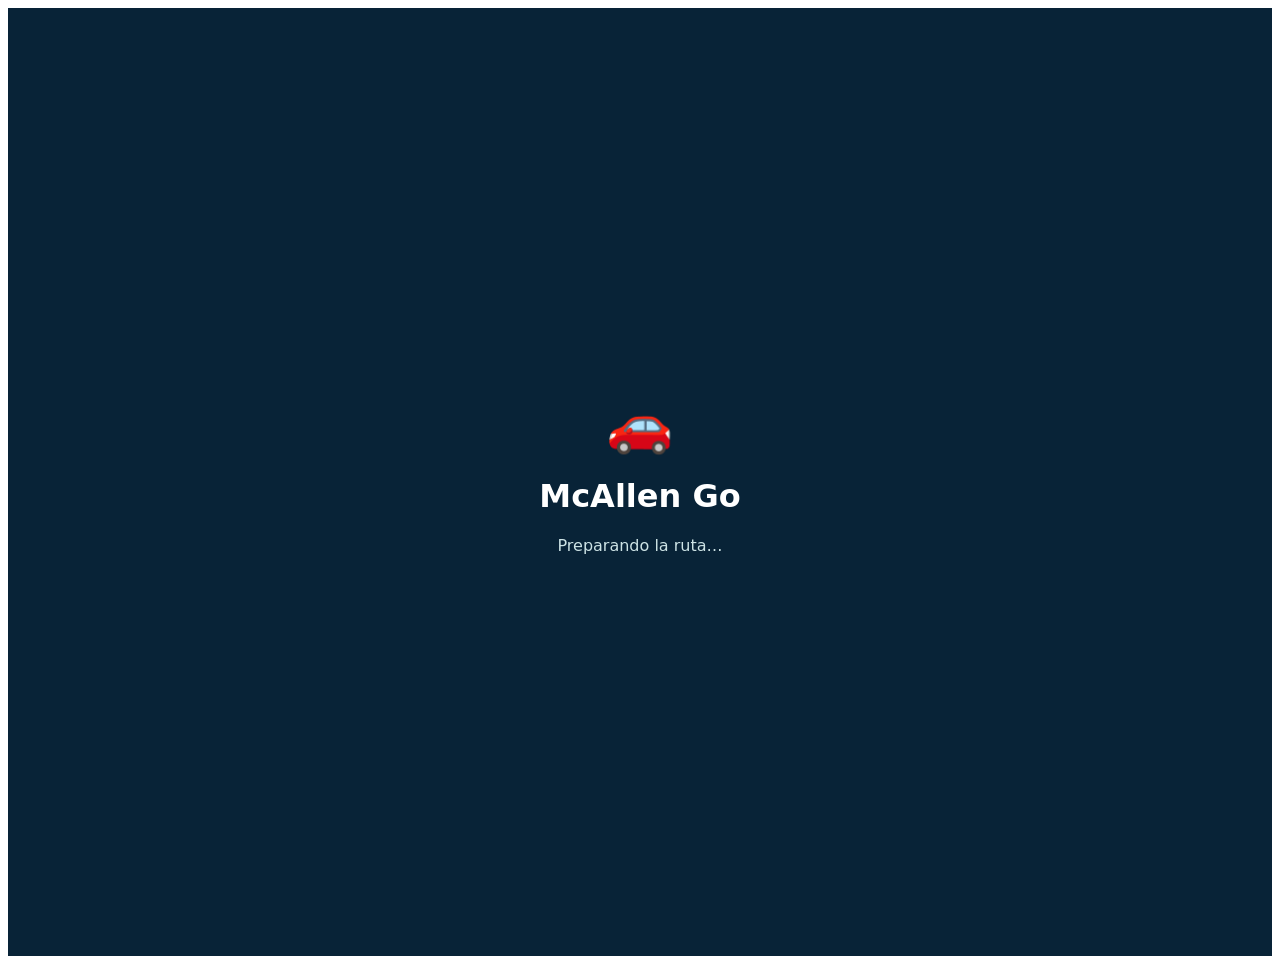
==== commit 1f09588a: "Publica estructura modular visual de McAllen Go v3" ====
--- a/mcallen/index.html
+++ b/mcallen/index.html
@@ -7,282 +7,15 @@
 <meta name="apple-mobile-web-app-capable" content="yes">
 <meta name="apple-mobile-web-app-status-bar-style" content="black-translucent">
 <meta name="apple-mobile-web-app-title" content="McAllen Go">
-<meta name="description" content="Guía familiar interactiva de shopping en McAllen y Pharr: puentes, rutas, tiendas, comida, presupuesto y checklist.">
+<meta name="description" content="Guía familiar interactiva de shopping en McAllen y Pharr.">
 <link rel="manifest" href="./manifest.webmanifest">
 <link rel="apple-touch-icon" href="./icon.svg">
+<link rel="stylesheet" href="./core.css">
+<link rel="stylesheet" href="./visual.css">
 <title>McAllen Go · Guía familiar</title>
-<style>
-:root{
-  --navy:#082337;--navy2:#0a3b4a;--teal:#087e78;--teal2:#0aa79e;--gold:#ffb84d;
-  --paper:#f3f6f7;--card:#fff;--ink:#142432;--muted:#657582;--line:#dbe5e9;
-  --good:#18875d;--warn:#a45f00;--bad:#b64040;--shadow:0 12px 34px rgba(17,52,69,.12);
-  --radius:22px;--safe-bottom:max(10px,env(safe-area-inset-bottom));
-}
-*{box-sizing:border-box}html{scroll-behavior:smooth;background:var(--paper)}
-body{margin:0;color:var(--ink);background:var(--paper);font-family:ui-rounded,-apple-system,BlinkMacSystemFont,"Segoe UI",sans-serif;padding-bottom:calc(78px + var(--safe-bottom));-webkit-tap-highlight-color:transparent}
-button,input,select,textarea{font:inherit}button,a{touch-action:manipulation}.hidden{display:none!important}
-.hero{color:white;background:radial-gradient(circle at 90% 10%,rgba(10,167,158,.5),transparent 34%),linear-gradient(150deg,var(--navy),var(--navy2));padding:max(24px,env(safe-area-inset-top)) 17px 21px;border-radius:0 0 30px 30px;box-shadow:0 14px 40px rgba(4,32,49,.22)}
-.heroTop{display:flex;align-items:flex-start;justify-content:space-between;gap:12px}.kicker{font-size:11px;text-transform:uppercase;letter-spacing:.15em;color:#a9d8db;font-weight:850}.hero h1{margin:7px 0 8px;font-size:31px;line-height:1.03;letter-spacing:-.025em}.hero p{margin:0;color:#d7e9eb;line-height:1.43;font-size:14px;max-width:680px}
-.heroActions{display:flex;gap:8px}.iconBtn{width:43px;height:43px;border-radius:14px;border:1px solid rgba(255,255,255,.3);background:rgba(255,255,255,.12);color:white;font-size:20px;display:grid;place-items:center}
-.statusGrid{display:grid;grid-template-columns:1fr 1fr;gap:9px;margin-top:16px}.statusPill{min-width:0;padding:11px 12px;border-radius:16px;background:rgba(255,255,255,.1);border:1px solid rgba(255,255,255,.14)}.statusPill b{display:block;font-size:13px;white-space:nowrap;overflow:hidden;text-overflow:ellipsis}.statusPill span{display:block;margin-top:3px;color:#cce3e4;font-size:11px;white-space:nowrap;overflow:hidden;text-overflow:ellipsis}
-.offline{position:sticky;z-index:25;top:0;background:#fff0d7;color:#754300;padding:9px 14px;text-align:center;font-size:12px;font-weight:850;border-bottom:1px solid #e9c37e}.wrap{max-width:920px;margin:auto;padding:14px}.screen{display:none}.screen.active{display:block}
-.card{background:var(--card);border:1px solid var(--line);border-radius:var(--radius);box-shadow:var(--shadow);padding:16px;margin-bottom:13px}.card.flat{box-shadow:none}.card h2,.card h3{margin:0 0 7px;letter-spacing:-.015em}.card h2{font-size:21px}.card h3{font-size:17px}.card p{margin:6px 0;color:var(--muted);line-height:1.45}.subtle{font-size:12px;color:var(--muted)}
-.row{display:flex;align-items:center;gap:10px}.between{justify-content:space-between}.grow{flex:1;min-width:0}.stack{display:grid;gap:9px}.chips{display:flex;gap:7px;overflow:auto;padding-bottom:3px;scrollbar-width:none}.chip{white-space:nowrap;border:1px solid var(--line);background:white;color:var(--ink);padding:9px 12px;border-radius:999px;font-weight:850;font-size:13px}.chip.active{background:var(--navy);border-color:var(--navy);color:white}.tag{display:inline-flex;align-items:center;border-radius:999px;padding:5px 8px;background:#e7f6f4;color:#086b67;font-size:11px;font-weight:900;margin:0 4px 5px 0}.tag.gold{background:#fff0d8;color:#825000}.tag.gray{background:#edf1f3;color:#52636f}.tag.red{background:#fae7e7;color:#963b3b}
-.btn{display:inline-flex;align-items:center;justify-content:center;gap:7px;min-height:42px;padding:10px 13px;border:0;border-radius:13px;background:#e8f1f2;color:#173d49;text-decoration:none;font-weight:900;font-size:13px}.btn.primary{background:var(--teal);color:white}.btn.gold{background:var(--gold);color:#472800}.btn.dark{background:var(--navy);color:white}.btn.ghost{background:white;border:1px solid var(--line)}.btn.full{width:100%}.actions{display:flex;gap:8px;flex-wrap:wrap;margin-top:11px}
-.bridgeHero{overflow:hidden;position:relative}.bridgeHero:after{content:"";position:absolute;width:150px;height:150px;border-radius:50%;right:-65px;top:-60px;background:radial-gradient(circle,#d7f7f2,transparent 70%);pointer-events:none}.bridgeList{display:grid;gap:9px;margin-top:12px}.bridge{display:grid;grid-template-columns:43px 1fr auto;align-items:center;gap:10px;padding:12px;border-radius:16px;background:#f5f8f9;border:1px solid var(--line)}.bridgeIcon{width:43px;height:43px;border-radius:14px;background:#e7f3f3;display:grid;place-items:center;font-size:21px}.bridge b{display:block;font-size:14px}.bridge small{display:block;color:var(--muted);margin-top:2px;line-height:1.25}.openState{font-size:11px;padding:5px 8px;border-radius:999px;font-weight:950}.openState.open{background:#dff4e9;color:#16734e}.openState.closed{background:#f8e5e5;color:#9a3838}.openState.maybe{background:#fff0d5;color:#895500}
-.quickGrid{display:grid;grid-template-columns:1fr 1fr;gap:9px}.quick{border:1px solid var(--line);background:white;border-radius:17px;padding:14px;text-align:left}.quick span{font-size:23px}.quick b{display:block;margin-top:8px}.quick small{display:block;color:var(--muted);margin-top:3px;line-height:1.3}
-.progressTrack{height:10px;background:#edf1f3;border-radius:999px;overflow:hidden}.progressFill{height:100%;background:linear-gradient(90deg,var(--teal),var(--teal2));border-radius:999px;transition:width .25s}.metric{font-size:28px;font-weight:950;letter-spacing:-.03em}.money{font-variant-numeric:tabular-nums}
-.routeStop{display:grid;grid-template-columns:36px 1fr;gap:10px;position:relative;padding-bottom:13px}.routeStop:last-child{padding-bottom:0}.routeStop:not(:last-child):after{content:"";position:absolute;left:17px;top:34px;bottom:-2px;width:2px;background:#bfdad8}.stopNo{width:35px;height:35px;border-radius:50%;display:grid;place-items:center;background:var(--teal);color:white;font-weight:950;z-index:1}.routeStop b{display:block}.routeStop small{display:block;color:var(--muted);line-height:1.35;margin-top:3px}.routeStop.done{opacity:.48}.routeStop.done b{text-decoration:line-through}
-.placeGrid{display:grid;gap:12px}.place{display:grid;grid-template-columns:48px 1fr;gap:12px}.placeIcon{width:48px;height:48px;border-radius:16px;background:#edf6f5;display:grid;place-items:center;font-size:24px}.place h3{margin:0 0 4px}.place address{font-style:normal;color:var(--muted);font-size:12px;line-height:1.35}.place.done{opacity:.5}.place.done h3{text-decoration:line-through}.search{width:100%;padding:13px 14px;border:1px solid var(--line);border-radius:15px;background:white;color:var(--ink);margin-bottom:11px;outline:none}.search:focus{border-color:var(--teal);box-shadow:0 0 0 3px rgba(8,126,120,.12)}
-.formGrid{display:grid;grid-template-columns:1fr 1fr;gap:10px}.field label{display:block;font-size:11px;font-weight:900;color:var(--muted);text-transform:uppercase;letter-spacing:.06em;margin:0 0 6px}.field input,.field select,.field textarea{width:100%;border:1px solid var(--line);border-radius:13px;padding:11px 12px;background:white;color:var(--ink)}.field textarea{min-height:130px;resize:vertical}.totalBox{background:linear-gradient(145deg,#082337,#0c4b58);color:white;border-radius:18px;padding:15px}.totalBox small{color:#cde3e5}.totalBox .metric{margin-top:3px}
-.shopItem,.checkItem{display:grid;grid-template-columns:auto 1fr auto;gap:10px;align-items:center;padding:11px 0;border-bottom:1px solid var(--line)}.shopItem:last-child,.checkItem:last-child{border:0}.shopItem input[type=checkbox],.checkItem input[type=checkbox]{width:22px;height:22px;accent-color:var(--teal)}.shopItem.done .itemName{text-decoration:line-through;opacity:.55}.itemName{font-weight:800}.itemMeta{font-size:11px;color:var(--muted);margin-top:2px}.delete{border:0;background:#f8e8e8;color:#9b4141;width:34px;height:34px;border-radius:11px;font-weight:950}.empty{text-align:center;color:var(--muted);padding:18px 8px}
-.mapCard{padding:0;overflow:hidden}.mapTop{padding:16px}.mapWrap{background:linear-gradient(#eaf4f2,#f7efe3);border-top:1px solid var(--line)}#miniMap{display:block;width:100%;height:auto}.road{fill:none;stroke:#fff;stroke-width:9;stroke-linecap:round;filter:drop-shadow(0 1px 1px rgba(90,110,120,.2))}.road.main{stroke:#f6bf65;stroke-width:14}.roadLabel{font-size:9px;fill:#62737d;font-weight:850}.pin{cursor:pointer}.pin circle{fill:var(--teal);stroke:white;stroke-width:3}.pin text{fill:white;font-size:9px;font-weight:950;text-anchor:middle;dominant-baseline:middle}.mapInfo{padding:14px;border-top:1px solid var(--line);background:white}
-.sheet{position:fixed;z-index:60;inset:0;background:rgba(3,25,39,.52);display:grid;align-items:end}.sheetPanel{background:white;border-radius:25px 25px 0 0;padding:18px 16px calc(18px + var(--safe-bottom));max-height:88vh;overflow:auto;box-shadow:0 -16px 45px rgba(3,25,39,.3)}.sheetHandle{width:44px;height:5px;border-radius:5px;background:#d8e0e3;margin:0 auto 14px}.sheet h2{margin:0 0 8px}.toast{position:fixed;z-index:80;left:50%;bottom:calc(88px + var(--safe-bottom));transform:translate(-50%,20px);background:#102c3b;color:white;padding:11px 14px;border-radius:13px;font-weight:850;font-size:13px;opacity:0;pointer-events:none;transition:.2s;max-width:90%;text-align:center}.toast.show{opacity:1;transform:translate(-50%,0)}
-.bottom{position:fixed;z-index:40;left:0;right:0;bottom:0;display:grid;grid-template-columns:repeat(5,1fr);background:rgba(255,255,255,.94);backdrop-filter:blur(18px);border-top:1px solid var(--line);padding:7px 7px var(--safe-bottom)}.navBtn{border:0;background:transparent;color:#657681;padding:5px 2px;font-size:10px;font-weight:900}.navBtn span{display:block;font-size:21px;margin-bottom:1px}.navBtn.active{color:var(--teal)}
-.installHint{background:linear-gradient(135deg,#e8f6f4,#fff7e7);border:1px solid #cce5df}.sourceList a{display:block;color:var(--teal);text-decoration:none;font-weight:800;padding:9px 0;border-bottom:1px solid var(--line)}.sourceList a:last-child{border:0}.footer{text-align:center;color:var(--muted);font-size:11px;padding:16px 10px}
-@media(min-width:700px){.statusGrid{grid-template-columns:repeat(4,1fr)}.placeGrid{grid-template-columns:1fr 1fr}.hero h1{font-size:42px}.quickGrid{grid-template-columns:repeat(4,1fr)}.bridgeList{grid-template-columns:repeat(3,1fr)}.bridge{grid-template-columns:43px 1fr}.openState{grid-column:2}.twoCol{display:grid;grid-template-columns:1.15fr .85fr;gap:13px}.twoCol>.card{margin-bottom:0}}
-@media(prefers-reduced-motion:reduce){*{scroll-behavior:auto!important;transition:none!important}}
-</style>
 </head>
 <body>
-<div id="offlineBanner" class="offline hidden">📴 Modo sin conexión: la guía funciona; Maps, Waze y filas en vivo necesitan internet.</div>
-<header class="hero">
-  <div class="heroTop">
-    <div><div class="kicker">PWA familiar · McAllen / Pharr</div><h1>McAllen Go</h1><p>Compras por zonas, cruce inteligente, comida, hotel, presupuesto y checklist. Sin dar siete vueltas a la ciudad porque “ya que andamos por acá”.</p></div>
-    <div class="heroActions"><button class="iconBtn" id="installTop" aria-label="Instalar aplicación">＋</button><button class="iconBtn" id="shareTop" aria-label="Compartir guía">↗</button></div>
-  </div>
-  <div class="statusGrid">
-    <div class="statusPill"><b id="bestBridge">🚗 Calculando cruce…</b><span id="bestBridgeSub">Según horario actual</span></div>
-    <div class="statusPill"><b>🏨 Home2 o Comfort</b><span>Desayuno + base familiar</span></div>
-    <div class="statusPill"><b>🥤 Whataburger</b><span>La malteada no se negocia</span></div>
-    <div class="statusPill"><b>🕒 <span id="mcallenClock">—</span></b><span>Hora local de McAllen</span></div>
-  </div>
-</header>
-
-<main class="wrap">
-<section id="home" class="screen active">
-  <article class="card bridgeHero">
-    <div class="row between"><div><span class="tag">Actualizado 2026</span><h2>Asesor de cruces</h2></div><button class="btn ghost" id="refreshBridge">Actualizar</button></div>
-    <p>No adivina filas —todavía no somos brujos fronterizos—, pero sí evalúa horarios oficiales. Antes de arrancar, abre CBP para comparar esperas.</p>
-    <div class="bridgeList" id="bridgeList"></div>
-    <div class="actions"><a class="btn primary" href="https://bwt.cbp.gov/viewAllPorts" target="_blank" rel="noopener">Ver filas CBP</a><a class="btn" href="https://puenteinternacionalanzalduas.com/Home/Contact" target="_blank" rel="noopener">Horario Anzaldúas</a><a class="btn" href="https://bridge.pharr-tx.gov/hours-of-operations/" target="_blank" rel="noopener">Horario Pharr</a></div>
-  </article>
-
-  <article class="card">
-    <div class="row between"><div><span class="tag gold">Recomendado</span><h2>Plan familiar de 2 días</h2></div><div class="metric" id="homeProgress">0%</div></div>
-    <p>Sur/Jackson el primer día; norte/Trenton el segundo. Así las tiendas están agrupadas y los niños conservan una cantidad jurídicamente aceptable de paciencia.</p>
-    <div class="progressTrack"><div class="progressFill" id="homeProgressBar" style="width:0%"></div></div>
-    <div class="actions"><button class="btn primary" data-go="route">Ver itinerario</button><button class="btn gold" id="navDay1">Navegar Día 1</button></div>
-  </article>
-
-  <div class="quickGrid">
-    <button class="quick" data-quick="shopping"><span>🛍️</span><b>Compras</b><small>Busca tiendas y marca visitadas.</small></button>
-    <button class="quick" data-quick="food"><span>🥤</span><b>Comida</b><small>Grand China, IHOP y malteadas.</small></button>
-    <button class="quick" data-quick="budget"><span>💵</span><b>Presupuesto</b><small>Controla gastos en US$.</small></button>
-    <button class="quick" data-quick="kids"><span>🦖</span><b>Con niños</b><small>Pausas para evitar motín.</small></button>
-  </div>
-
-  <article class="card installHint" id="installCard">
-    <div class="row"><div style="font-size:30px">📲</div><div class="grow"><h3>Instálala como app</h3><p id="installText">Se abre desde WhatsApp y puede quedar en la pantalla de inicio.</p></div></div>
-    <button class="btn dark full" id="installMain">Instalar / ver instrucciones</button>
-  </article>
-</section>
-
-<section id="route" class="screen">
-  <article class="card">
-    <div class="row between"><div><span class="tag">Ruta inteligente</span><h2>Itinerario</h2></div><button class="btn ghost" id="routeSettings">Ajustar</button></div>
-    <p id="routeSummary">2 días · ritmo familiar · hotel en Pharr o Convention Center.</p>
-    <div class="actions"><button class="btn primary" id="navCurrentDay">Navegar ruta</button><button class="btn" id="sharePlan">Compartir plan</button></div>
-  </article>
-  <div class="chips" id="dayChips"><button class="chip active" data-day="1">Día 1 · Sur/Jackson</button><button class="chip" data-day="2">Día 2 · Norte</button><button class="chip" data-day="3">Extra · Outlet</button></div>
-  <article class="card"><div id="routeStops"></div></article>
-  <article class="card mapCard">
-    <div class="mapTop"><h3>Mapa esquemático</h3><p>Toca los puntos para abrir navegación. No pretende reemplazar Maps; tampoco cobra por fingirlo.</p></div>
-    <div class="mapWrap"><svg id="miniMap" viewBox="0 0 390 510" role="img" aria-label="Mapa esquemático de McAllen y Pharr">
-      <rect width="390" height="510" fill="#eaf3f0"/><path d="M12 425 C82 390 155 408 225 373 S331 348 388 310" stroke="#b8d9df" stroke-width="30" fill="none" opacity=".82"/><text x="18" y="458" class="roadLabel">México / Río Grande</text>
-      <path class="road main" d="M15 332 L377 332"/><text x="271" y="322" class="roadLabel">I‑2 / Expressway 83</text>
-      <path class="road" d="M91 493 L91 62"/><text x="97" y="83" class="roadLabel">10th St</text>
-      <path class="road" d="M207 480 L207 135"/><text x="213" y="156" class="roadLabel">Jackson Rd</text>
-      <path class="road" d="M302 473 L302 253"/><text x="308" y="275" class="roadLabel">Cage Blvd</text>
-      <path class="road" d="M37 201 L355 201"/><text x="250" y="191" class="roadLabel">Nolana</text>
-      <path class="road" d="M37 112 L355 112"/><text x="250" y="102" class="roadLabel">Trenton</text>
-      <g id="mapPins"></g>
-    </svg></div>
-    <div class="mapInfo" id="mapInfo"><b>Selecciona un punto</b><p>Verás aquí su información y botones de navegación.</p></div>
-  </article>
-</section>
-
-<section id="places" class="screen">
-  <input class="search" id="placeSearch" placeholder="Buscar tienda, hotel, comida o zona…" autocomplete="off">
-  <div class="chips" id="placeFilters"></div>
-  <div class="placeGrid" id="placeGrid"></div>
-</section>
-
-<section id="plan" class="screen">
-  <div class="twoCol">
-    <article class="card">
-      <div class="row between"><div><span class="tag gold">US$</span><h2>Presupuesto</h2></div><button class="btn ghost" id="resetBudget">Reiniciar</button></div>
-      <div class="formGrid">
-        <div class="field"><label for="budgetTotal">Presupuesto total</label><input id="budgetTotal" type="number" min="0" step="1" inputmode="decimal" placeholder="1000"></div>
-        <div class="field"><label for="budgetSpent">Gastado</label><input id="budgetSpent" type="number" min="0" step="1" inputmode="decimal" placeholder="0"></div>
-      </div>
-      <div class="totalBox" style="margin-top:12px"><small>Disponible</small><div class="metric money" id="budgetRemaining">US$0.00</div><div class="subtle" id="budgetMessage" style="color:#cde3e5">Define un presupuesto para comenzar.</div></div>
-    </article>
-    <article class="card">
-      <span class="tag">Progreso</span><h2>Viaje listo</h2><div class="metric" id="tripReady">0%</div><div class="progressTrack"><div class="progressFill" id="tripReadyBar" style="width:0%"></div></div><p id="tripReadyText">Completa checklist y lugares para ver el progreso.</p>
-    </article>
-  </div>
-
-  <article class="card">
-    <div class="row between"><div><h2>Lista de compras</h2><p>Agrega encargos, tallas y tienda sugerida.</p></div><button class="btn primary" id="addShopItem">＋ Agregar</button></div>
-    <div id="shoppingList"></div>
-  </article>
-
-  <article class="card">
-    <div class="row between"><div><h2>Checklist del viaje</h2><p>Documentos, señal, cargadores y la cajuela optimista.</p></div><button class="btn ghost" id="resetChecklist">Reiniciar</button></div>
-    <div id="checklist"></div>
-  </article>
-</section>
-
-<section id="more" class="screen">
-  <article class="card">
-    <h2>Compartir y respaldar</h2><p>El plan puede viajar dentro del enlace de WhatsApp. No requiere cuenta ni servidor.</p>
-    <div class="actions"><button class="btn primary" id="shareAll">Compartir guía + plan</button><button class="btn" id="copyLink">Copiar enlace</button><button class="btn" id="downloadBackup">Descargar respaldo</button></div>
-  </article>
-  <article class="card">
-    <h2>Notas</h2><div class="field"><textarea id="notes" placeholder="Tallas, encargos, número de habitación, recordatorios…"></textarea></div><div class="subtle" id="notesSaved">Guardado automático en este dispositivo.</div>
-  </article>
-  <article class="card installHint">
-    <h2>Instalar en iPhone</h2><p>Abre esta página en Safari, toca <b>Compartir</b> y luego <b>Agregar a pantalla de inicio</b>. En Android, Chrome mostrará la opción de instalar.</p><button class="btn dark full" id="installMore">Instalar / instrucciones</button>
-  </article>
-  <article class="card">
-    <h2>Fuentes y límites</h2><p>Los horarios pueden cambiar. La aplicación calcula aperturas por horario, pero no inventa tiempos de espera: para eso abre CBP.</p>
-    <div class="sourceList"><a href="https://bwt.cbp.gov/viewAllPorts" target="_blank" rel="noopener">CBP · Border Wait Times</a><a href="https://puenteinternacionalanzalduas.com/Home/Contact" target="_blank" rel="noopener">Puente Anzaldúas · horario oficial</a><a href="https://bridge.pharr-tx.gov/hours-of-operations/" target="_blank" rel="noopener">Puente Pharr · horario oficial</a><a href="https://www.hilton.com/en/hotels/mfewght-home2-suites-mcallen/" target="_blank" rel="noopener">Home2 Suites McAllen</a></div>
-  </article>
-  <div class="footer">McAllen Go · versión 2.0 · datos guardados localmente · navegación y filas requieren internet.</div>
-</section>
-</main>
-
-<nav class="bottom" aria-label="Navegación principal">
-  <button class="navBtn active" data-screen="home"><span>⌂</span>Hoy</button>
-  <button class="navBtn" data-screen="route"><span>🧭</span>Ruta</button>
-  <button class="navBtn" data-screen="places"><span>🛍️</span>Lugares</button>
-  <button class="navBtn" data-screen="plan"><span>✓</span>Plan</button>
-  <button class="navBtn" data-screen="more"><span>•••</span>Más</button>
-</nav>
-
-<div id="installSheet" class="sheet hidden" role="dialog" aria-modal="true">
-  <div class="sheetPanel"><div class="sheetHandle"></div><h2>Instalar McAllen Go</h2><div id="installInstructions"></div><div class="actions"><button class="btn primary" id="triggerInstall">Instalar ahora</button><button class="btn ghost" data-close-sheet>Cerrar</button></div></div>
-</div>
-<div id="settingsSheet" class="sheet hidden" role="dialog" aria-modal="true">
-  <div class="sheetPanel"><div class="sheetHandle"></div><h2>Ajustar itinerario</h2>
-    <div class="field"><label for="tripDays">Duración</label><select id="tripDays"><option value="1">1 día exprés</option><option value="2" selected>2 días familiar</option><option value="3">3 días + outlet</option></select></div>
-    <div class="field" style="margin-top:10px"><label for="tripPace">Ritmo</label><select id="tripPace"><option value="family" selected>Familiar / con niños</option><option value="fast">Compras intensivas</option><option value="relaxed">Tranquilo</option></select></div>
-    <div class="field" style="margin-top:10px"><label for="tripHotel">Base</label><select id="tripHotel"><option value="home2">Home2 Suites McAllen</option><option value="comfort" selected>Comfort Inn Pharr</option></select></div>
-    <div class="actions"><button class="btn primary" id="saveSettings">Aplicar</button><button class="btn ghost" data-close-sheet>Cerrar</button></div>
-  </div>
-</div>
-<div id="itemSheet" class="sheet hidden" role="dialog" aria-modal="true">
-  <div class="sheetPanel"><div class="sheetHandle"></div><h2>Agregar a la lista</h2>
-    <div class="field"><label for="itemName">Artículo</label><input id="itemName" placeholder="Ej. tenis para Ana"></div>
-    <div class="formGrid" style="margin-top:10px"><div class="field"><label for="itemStore">Tienda</label><input id="itemStore" placeholder="Ross"></div><div class="field"><label for="itemPrice">Estimado US$</label><input id="itemPrice" type="number" min="0" step="1" inputmode="decimal" placeholder="40"></div></div>
-    <div class="field" style="margin-top:10px"><label for="itemNote">Talla / nota</label><input id="itemNote" placeholder="Talla 6, negro"></div>
-    <div class="actions"><button class="btn primary" id="saveItem">Agregar</button><button class="btn ghost" data-close-sheet>Cerrar</button></div>
-  </div>
-</div>
-<div id="importSheet" class="sheet hidden" role="dialog" aria-modal="true">
-  <div class="sheetPanel"><div class="sheetHandle"></div><h2>Te compartieron un plan</h2><p>Este enlace contiene una ruta, lista y presupuesto. Puedes importarlos a este dispositivo.</p><div class="actions"><button class="btn primary" id="importPlan">Importar plan</button><button class="btn ghost" id="ignoreImport">Sólo abrir guía</button></div></div>
-</div>
-<div id="toast" class="toast"></div>
-
-<script>
-'use strict';
-const APP_VERSION='2.0.0';
-const $=(s,r=document)=>r.querySelector(s), $$=(s,r=document)=>[...r.querySelectorAll(s)];
-const store={get(k,d){try{const v=localStorage.getItem(k);return v===null?d:JSON.parse(v)}catch{return d}},set(k,v){try{localStorage.setItem(k,JSON.stringify(v))}catch{}}};
-const mapUrl=q=>`https://www.google.com/maps/search/?api=1&query=${encodeURIComponent(q)}`;
-const wazeUrl=q=>`https://www.waze.com/ul?q=${encodeURIComponent(q)}&navigate=yes`;
-const directionsUrl=ids=>{const ps=ids.map(id=>spots.find(p=>p.id===id)).filter(Boolean);if(ps.length<2)return mapUrl(ps[0]?.query||'McAllen TX');const origin=encodeURIComponent(ps[0].query),destination=encodeURIComponent(ps.at(-1).query),waypoints=encodeURIComponent(ps.slice(1,-1).map(p=>p.query).join('|'));return `https://www.google.com/maps/dir/?api=1&origin=${origin}&destination=${destination}&waypoints=${waypoints}&travelmode=driving`;};
-const spots=[
-{id:'hidalgo',name:'Puente Internacional Hidalgo',cat:'Cruce',icon:'🌉',zone:'Frontera',query:'Hidalgo International Bridge, Hidalgo, TX',desc:'Abierto 24 horas; respaldo flexible para llegar al sur de McAllen.'},
-{id:'anzalduas',name:'Puente Internacional Anzaldúas',cat:'Cruce',icon:'🌉',zone:'Frontera',query:'Anzalduas International Bridge, Mission, TX',desc:'Abre de 06:00 a 22:00; buena alternativa cuando la fila sea menor.'},
-{id:'pharrbridge',name:'Puente Internacional Pharr',cat:'Cruce',icon:'🌉',zone:'Frontera',query:'Pharr-Reynosa International Bridge, Pharr, TX',desc:'Úsalo sólo cuando coincida la ventana de pasajeros y la espera convenga.'},
-{id:'comfort',name:'Comfort Inn & Suites Pharr–McAllen',cat:'Hotel',icon:'🏨',zone:'Pharr',query:'Comfort Inn & Suites Pharr McAllen, 2706 N Cage Blvd, Pharr, TX',desc:'Base práctica cerca de Cage/Expressway, con desayuno incluido.'},
-{id:'home2',name:'Home2 Suites by Hilton McAllen',cat:'Hotel',icon:'🏨',zone:'Convention Center',query:'Home2 Suites by Hilton McAllen, 525 S Ware Rd, McAllen, TX',desc:'Suites con cocina, desayuno caliente y mejor comodidad con niños.'},
-{id:'plaza',name:'La Plaza Mall',cat:'Compras',icon:'🏬',zone:'Sur',query:'La Plaza Mall, 2200 S 10th St, McAllen, TX',desc:'Centro comercial principal; dale su propio bloque de tiempo.'},
-{id:'target',name:'Target McAllen',cat:'Compras',icon:'🎯',zone:'Expressway/Jackson',query:'Target, 708 E Expressway 83, McAllen, TX',desc:'Encargos generales, farmacia CVS, Starbucks y Drive Up.'},
-{id:'marshallsSouth',name:'Marshalls Expressway',cat:'Compras',icon:'🛍️',zone:'Expressway/Jackson',query:'Marshalls, 900 E Expressway 83, McAllen, TX',desc:'La sucursal sur encaja perfecto con Target y Ross.'},
-{id:'rossSouth',name:'Ross Dress for Less Expressway',cat:'Compras',icon:'👗',zone:'Expressway/Jackson',query:'Ross Dress for Less, 620 E Expressway 83, McAllen, TX',desc:'Ropa y hogar; conviene llegar temprano para mejor selección.'},
-{id:'bestbuy',name:'Best Buy Jackson',cat:'Compras',icon:'💻',zone:'Expressway/Jackson',query:'Best Buy, 700 S Jackson Rd, McAllen, TX',desc:'La sucursal que mejor se integra a la ruta sur.'},
-{id:'walmart',name:'Walmart Supercenter Jackson',cat:'Compras',icon:'🛒',zone:'Expressway/Jackson',query:'Walmart Supercenter, 1200 E Jackson Ave, McAllen, TX',desc:'Básicos, compras finales y horario amplio.'},
-{id:'grand',name:'Grand China Buffet',cat:'Comida',icon:'🥡',zone:'Pharr/Jackson',query:'Grand China Buffet, 500 N Jackson Rd, Pharr, TX',desc:'Imperdible familiar y muy cerca del corredor Jackson.'},
-{id:'whataburger',name:'Whataburger Jackson',cat:'Comida',icon:'🥤',zone:'Expressway/Jackson',query:'Whataburger, 1412 E Jackson Ave, McAllen, TX',desc:'Parada oficial para malteadas; la ciencia aún estudia por qué son necesarias.'},
-{id:'ihopSouth',name:'IHOP Sur',cat:'Comida',icon:'🥞',zone:'Sur',query:'IHOP, 1900 S 10th St, McAllen, TX',desc:'Desayuno/cena cerca de La Plaza y el aeropuerto.'},
-{id:'hobby',name:'Hobby Lobby Trenton Crossing',cat:'Compras',icon:'🎨',zone:'Norte/Trenton',query:'Hobby Lobby, 7600 N 10th St Bldg 300, McAllen, TX',desc:'Combínalo con Marshalls, Ross y Best Buy North; cierra los domingos.'},
-{id:'marshallsNorth',name:'Marshalls North McAllen',cat:'Compras',icon:'🛍️',zone:'Norte/Trenton',query:'Marshalls, 7600 N 10th St, McAllen, TX',desc:'Mismo corredor de Hobby Lobby y Ross.'},
-{id:'rossNorth',name:'Ross North McAllen',cat:'Compras',icon:'👗',zone:'Norte/Trenton',query:'Ross Dress for Less, 7600 N 10th St, McAllen, TX',desc:'Útil si prefieren concentrar las tiendas de descuento al norte.'},
-{id:'bestbuyNorth',name:'Best Buy North McAllen',cat:'Compras',icon:'💻',zone:'Norte/Trenton',query:'Best Buy, 8012 N 10th St, McAllen, TX',desc:'Alternativa si el día norte incluye electrónica.'},
-{id:'imas',name:'International Museum of Art & Science',cat:'Niños',icon:'🦖',zone:'Norte',query:'IMAS McAllen, 1900 W Nolana Ave, McAllen, TX',desc:'Pausa con niños para cortar la maratón de tiendas.'},
-{id:'quinta',name:'Quinta Mazatlán',cat:'Niños',icon:'🌿',zone:'Sur',query:'Quinta Mazatlan, 600 Sunset Dr, McAllen, TX',desc:'Jardines y naturaleza cerca de La Plaza; descanso breve y agradable.'},
-{id:'heb',name:'H‑E‑B Plus! Pharr',cat:'Esenciales',icon:'🥑',zone:'Pharr',query:'H-E-B Plus, 1300 S Cage Blvd, Pharr, TX',desc:'Despensa y básicos cerca de la base en Pharr.'},
-{id:'walgreens',name:'Walgreens Jackson',cat:'Esenciales',icon:'💊',zone:'Jackson',query:'Walgreens near Jackson Rd McAllen TX',desc:'Farmacia y compras de emergencia.'},
-{id:'outlet',name:'Rio Grande Valley Premium Outlets',cat:'Extra',icon:'🏷️',zone:'Mercedes',query:'Rio Grande Valley Premium Outlets, Mercedes, TX',desc:'Excursión separada: no la mezcles con McAllen salvo que amen manejar.'}
-];
-const routes={
-  1:['hidalgo','ihopSouth','plaza','target','marshallsSouth','rossSouth','bestbuy','grand','whataburger','comfort'],
-  2:['hobby','marshallsNorth','rossNorth','bestbuyNorth','imas','walmart','home2'],
-  3:['outlet']
-};
-const defaultChecklist=['Pasaportes y visas vigentes','Documentos y seguro del vehículo','Revisar filas CBP antes de salir','Reservación del hotel','Roaming o datos en EE. UU.','Cargadores y batería portátil','Agua y snacks para los niños','Lista de tallas y encargos','Espacio disponible en la cajuela','Guardar tickets para cambios'];
-const state={day:1,category:'Todos',deferredInstall:null,pendingImport:null};
-function toast(msg){const t=$('#toast');t.textContent=msg;t.classList.add('show');clearTimeout(state.toastTimer);state.toastTimer=setTimeout(()=>t.classList.remove('show'),2300)}
-function showScreen(id){$$('.screen').forEach(s=>s.classList.toggle('active',s.id===id));$$('.navBtn').forEach(b=>b.classList.toggle('active',b.dataset.screen===id));scrollTo({top:0,behavior:'smooth'});if(id==='route')renderRoute();if(id==='places')renderPlaces();if(id==='plan'){renderShopping();renderChecklist();renderBudget()}}
-$$('.navBtn').forEach(b=>b.addEventListener('click',()=>showScreen(b.dataset.screen)));$$('[data-go]').forEach(b=>b.addEventListener('click',()=>showScreen(b.dataset.go)));
-function zonedParts(){const f=new Intl.DateTimeFormat('en-US',{timeZone:'America/Chicago',weekday:'short',hour:'2-digit',minute:'2-digit',hour12:false});const parts=Object.fromEntries(f.formatToParts(new Date()).map(p=>[p.type,p.value]));return {weekday:parts.weekday,hour:Number(parts.hour)%24,minute:Number(parts.minute)}}
-function bridgeStatuses(){const {weekday,hour,minute}=zonedParts(),mins=hour*60+minute,weekend=['Sat','Sun'].includes(weekday);return [
-  {id:'hidalgo',name:'Hidalgo',open:true,status:'Abierto',detail:'24 h · opción flexible',rank:2},
-  {id:'anzalduas',name:'Anzaldúas',open:mins>=360&&mins<1320,status:mins>=360&&mins<1320?'Abierto':'Cerrado',detail:'06:00–22:00',rank:1},
-  {id:'pharrbridge',name:'Pharr',open:weekend?((mins>=360&&mins<480)||(mins>=960&&mins<1435)):((mins>=360&&mins<480)||(mins>=960&&mins<1080)),status:'Ventana',detail:weekend?'06–08 y 16–23:55':'06–08 y 16–18',rank:3}
-]}
-function renderBridges(){const bs=bridgeStatuses();$('#bridgeList').innerHTML=bs.map(b=>`<div class="bridge"><div class="bridgeIcon">🌉</div><div><b>${b.name}</b><small>${b.detail}</small></div><span class="openState ${b.open?'open':'closed'}">${b.open?'ABIERTO':'CERRADO'}</span></div>`).join('');const recommended=bs.find(b=>b.id==='anzalduas'&&b.open)||bs[0];$('#bestBridge').textContent=`🚗 ${recommended.name} disponible`;$('#bestBridgeSub').textContent=recommended.id==='anzalduas'?'Comparar fila con Hidalgo':'Hidalgo permanece 24 h'}
-function updateClock(){try{$('#mcallenClock').textContent=new Intl.DateTimeFormat('es-MX',{timeZone:'America/Chicago',hour:'2-digit',minute:'2-digit'}).format(new Date())}catch{$('#mcallenClock').textContent='Hora central'}renderBridges()}
-$('#refreshBridge').addEventListener('click',()=>{updateClock();toast('Horarios recalculados')});updateClock();setInterval(updateClock,60000);
-function currentRoute(day=state.day){const settings=store.get('mcallen.settings',{days:2,pace:'family',hotel:'comfort'});let ids=[...(routes[day]||[])];if(settings.pace==='fast')ids=ids.filter(id=>!['imas','quinta'].includes(id));if(settings.hotel==='home2')ids=ids.map(id=>id==='comfort'?'home2':id);else ids=ids.map(id=>id==='home2'?'comfort':id);if(Number(settings.days)===1&&day===1)ids=ids.filter(id=>!['ihopSouth','quinta'].includes(id));return [...new Set(ids)]}
-function renderRoute(){const done=store.get('mcallen.visited',[]),ids=currentRoute();$('#routeStops').innerHTML=ids.map((id,i)=>{const p=spots.find(x=>x.id===id);return `<div class="routeStop ${done.includes(id)?'done':''}" data-id="${id}"><div class="stopNo">${i+1}</div><div><b>${p.icon} ${p.name}</b><small>${p.desc}</small><div class="actions"><a class="btn" href="${mapUrl(p.query)}" target="_blank" rel="noopener">Maps</a><button class="btn visitBtn">${done.includes(id)?'Desmarcar':'Ya fuimos'}</button></div></div></div>`}).join('');$$('.visitBtn','#routeStops').forEach(b=>b.addEventListener('click',()=>toggleVisited(b.closest('.routeStop').dataset.id)));$('#navCurrentDay').onclick=()=>open(directionsUrl(ids),'_blank','noopener');renderProgress()}
-$$('#dayChips .chip').forEach(b=>b.addEventListener('click',()=>{state.day=Number(b.dataset.day);$$('#dayChips .chip').forEach(x=>x.classList.toggle('active',x===b));renderRoute()}));
-function toggleVisited(id){let d=store.get('mcallen.visited',[]);d=d.includes(id)?d.filter(x=>x!==id):[...d,id];store.set('mcallen.visited',d);renderRoute();renderPlaces();renderProgress()}
-function renderProgress(){const all=[...new Set([...routes[1],...routes[2]])],done=store.get('mcallen.visited',[]).filter(id=>all.includes(id)),pct=Math.round(done.length/all.length*100)||0;$('#homeProgress').textContent=`${pct}%`;$('#homeProgressBar').style.width=`${pct}%`;const checks=store.get('mcallen.checks',{}),checkPct=Math.round(Object.values(checks).filter(Boolean).length/defaultChecklist.length*100)||0,overall=Math.round((pct+checkPct)/2);$('#tripReady').textContent=`${overall}%`;$('#tripReadyBar').style.width=`${overall}%`;$('#tripReadyText').textContent=overall<40?'Todavía hay detalles importantes por preparar.':overall<80?'Va tomando forma; ya no parece expedición improvisada.':'Listos para cruzar con dignidad logística.'}
-$('#navDay1').addEventListener('click',()=>open(directionsUrl(currentRoute(1)),'_blank','noopener'));
-const cats=['Todos','Compras','Comida','Hotel','Niños','Esenciales','Cruce','Extra'];$('#placeFilters').innerHTML=cats.map(c=>`<button class="chip ${c==='Todos'?'active':''}" data-cat="${c}">${c}</button>`).join('');$$('#placeFilters .chip').forEach(b=>b.addEventListener('click',()=>{state.category=b.dataset.cat;$$('#placeFilters .chip').forEach(x=>x.classList.toggle('active',x===b));renderPlaces()}));$('#placeSearch').addEventListener('input',renderPlaces);
-function renderPlaces(){const q=($('#placeSearch').value||'').toLowerCase(),done=store.get('mcallen.visited',[]);const list=spots.filter(p=>(state.category==='Todos'||p.cat===state.category)&&`${p.name} ${p.zone} ${p.desc}`.toLowerCase().includes(q));$('#placeGrid').innerHTML=list.length?list.map(p=>`<article class="card place ${done.includes(p.id)?'done':''}" data-id="${p.id}"><div class="placeIcon">${p.icon}</div><div><span class="tag">${p.cat}</span><span class="tag gray">${p.zone}</span><h3>${p.name}</h3><address>${p.query}</address><p>${p.desc}</p><div class="actions"><a class="btn primary" href="${mapUrl(p.query)}" target="_blank" rel="noopener">Google Maps</a><a class="btn" href="${wazeUrl(p.query)}" target="_blank" rel="noopener">Waze</a><button class="btn placeVisit">${done.includes(p.id)?'Desmarcar':'Ya fuimos'}</button></div></div></article>`).join(''):'<article class="card empty">No encontré coincidencias.</article>';$$('.placeVisit','#placeGrid').forEach(b=>b.addEventListener('click',()=>toggleVisited(b.closest('.place').dataset.id)))}
-$$('[data-quick]').forEach(b=>b.addEventListener('click',()=>{const q=b.dataset.quick;if(q==='shopping'){state.category='Compras';showScreen('places');$$('#placeFilters .chip').forEach(x=>x.classList.toggle('active',x.dataset.cat==='Compras'));renderPlaces()}else if(q==='food'){state.category='Comida';showScreen('places');$$('#placeFilters .chip').forEach(x=>x.classList.toggle('active',x.dataset.cat==='Comida'));renderPlaces()}else if(q==='budget')showScreen('plan');else{state.category='Niños';showScreen('places');$$('#placeFilters .chip').forEach(x=>x.classList.toggle('active',x.dataset.cat==='Niños'));renderPlaces()}}));
-function money(v){return new Intl.NumberFormat('en-US',{style:'currency',currency:'USD'}).format(Number(v)||0)}
-function renderBudget(){const b=store.get('mcallen.budget',{total:'',spent:''});$('#budgetTotal').value=b.total;$('#budgetSpent').value=b.spent;const rem=(Number(b.total)||0)-(Number(b.spent)||0);$('#budgetRemaining').textContent=money(rem);$('#budgetMessage').textContent=!b.total?'Define un presupuesto para comenzar.':rem<0?`Se pasaron ${money(Math.abs(rem))}. La tarjeta ya está sudando.`:rem<Number(b.total)*.2?'Queda menos del 20%. Momento de distinguir deseo de necesidad.':'Presupuesto bajo control.'}
-function saveBudget(){store.set('mcallen.budget',{total:$('#budgetTotal').value,spent:$('#budgetSpent').value});renderBudget()}
-$('#budgetTotal').addEventListener('input',saveBudget);$('#budgetSpent').addEventListener('input',saveBudget);$('#resetBudget').addEventListener('click',()=>{store.set('mcallen.budget',{total:'',spent:''});renderBudget();toast('Presupuesto reiniciado')});
-function renderChecklist(){const s=store.get('mcallen.checks',{});$('#checklist').innerHTML=defaultChecklist.map((t,i)=>`<label class="checkItem"><input type="checkbox" data-i="${i}" ${s[i]?'checked':''}><span>${t}</span><span></span></label>`).join('');$$('#checklist input').forEach(x=>x.addEventListener('change',()=>{const c=store.get('mcallen.checks',{});c[x.dataset.i]=x.checked;store.set('mcallen.checks',c);renderProgress()}));renderProgress()}
-$('#resetChecklist').addEventListener('click',()=>{store.set('mcallen.checks',{});renderChecklist();toast('Checklist reiniciado')});
-function renderShopping(){const items=store.get('mcallen.shopping',[]);$('#shoppingList').innerHTML=items.length?items.map((it,i)=>`<div class="shopItem ${it.done?'done':''}" data-i="${i}"><input type="checkbox" ${it.done?'checked':''}><div><div class="itemName">${escapeHtml(it.name)}</div><div class="itemMeta">${escapeHtml(it.store||'Sin tienda')}${it.note?` · ${escapeHtml(it.note)}`:''}${it.price?` · ${money(it.price)}`:''}</div></div><button class="delete" aria-label="Eliminar">×</button></div>`).join(''):'<div class="empty">Todavía no hay encargos. Disfruta estos cinco minutos de paz.</div>';$$('#shoppingList .shopItem').forEach(row=>{row.querySelector('input').addEventListener('change',e=>{const a=store.get('mcallen.shopping',[]);a[row.dataset.i].done=e.target.checked;store.set('mcallen.shopping',a);renderShopping()});row.querySelector('.delete').addEventListener('click',()=>{const a=store.get('mcallen.shopping',[]);a.splice(row.dataset.i,1);store.set('mcallen.shopping',a);renderShopping()})})}
-function escapeHtml(s=''){return String(s).replace(/[&<>'"]/g,c=>({'&':'&amp;','<':'&lt;','>':'&gt;',"'":'&#39;','"':'&quot;'}[c]))}
-$('#addShopItem').addEventListener('click',()=>openSheet('itemSheet'));$('#saveItem').addEventListener('click',()=>{const name=$('#itemName').value.trim();if(!name){toast('Escribe el artículo');return}const a=store.get('mcallen.shopping',[]);a.push({name,store:$('#itemStore').value.trim(),price:$('#itemPrice').value,note:$('#itemNote').value.trim(),done:false});store.set('mcallen.shopping',a);['#itemName','#itemStore','#itemPrice','#itemNote'].forEach(s=>$(s).value='');closeSheets();renderShopping();toast('Artículo agregado')});
-const notes=$('#notes');notes.value=store.get('mcallen.notes','');notes.addEventListener('input',()=>{store.set('mcallen.notes',notes.value);$('#notesSaved').textContent='Guardado ✓';clearTimeout(state.noteTimer);state.noteTimer=setTimeout(()=>$('#notesSaved').textContent='Guardado automático en este dispositivo.',1200)});
-function openSheet(id){$('#'+id).classList.remove('hidden')}function closeSheets(){$$('.sheet').forEach(s=>s.classList.add('hidden'))}$$('[data-close-sheet]').forEach(b=>b.addEventListener('click',closeSheets));$$('.sheet').forEach(s=>s.addEventListener('click',e=>{if(e.target===s)closeSheets()}));
-$('#routeSettings').addEventListener('click',()=>{const s=store.get('mcallen.settings',{days:2,pace:'family',hotel:'comfort'});$('#tripDays').value=s.days;$('#tripPace').value=s.pace;$('#tripHotel').value=s.hotel;openSheet('settingsSheet')});$('#saveSettings').addEventListener('click',()=>{const s={days:Number($('#tripDays').value),pace:$('#tripPace').value,hotel:$('#tripHotel').value};store.set('mcallen.settings',s);$('#routeSummary').textContent=`${s.days} día${s.days===1?'':'s'} · ${s.pace==='family'?'ritmo familiar':s.pace==='fast'?'compras intensivas':'ritmo tranquilo'} · ${s.hotel==='home2'?'Home2 Suites':'Comfort Inn Pharr'}.`;closeSheets();renderRoute();toast('Itinerario actualizado')});
-const pinData=[['plaza',91,368,1],['target',153,327,2],['bestbuy',207,323,3],['comfort',302,294,4],['grand',236,351,5],['hobby',91,112,6],['home2',52,320,7],['anzalduas',49,447,8],['hidalgo',133,452,9]];$('#mapPins').innerHTML=pinData.map(([id,x,y,n])=>`<g class="pin" data-id="${id}" transform="translate(${x} ${y})"><circle r="15"/><text y="1">${n}</text></g>`).join('');$$('.pin').forEach(g=>g.addEventListener('click',()=>{const p=spots.find(x=>x.id===g.dataset.id);$('#mapInfo').innerHTML=`<b>${p.icon} ${p.name}</b><p>${p.desc}</p><div class="actions"><a class="btn primary" href="${mapUrl(p.query)}" target="_blank" rel="noopener">Maps</a><a class="btn" href="${wazeUrl(p.query)}" target="_blank" rel="noopener">Waze</a></div>`}));
-function exportState(){return {version:APP_VERSION,settings:store.get('mcallen.settings',{days:2,pace:'family',hotel:'comfort'}),shopping:store.get('mcallen.shopping',[]),checks:store.get('mcallen.checks',{}),budget:store.get('mcallen.budget',{total:'',spent:''}),notes:store.get('mcallen.notes','')}}
-function encodePlan(data){return btoa(unescape(encodeURIComponent(JSON.stringify(data))))}function decodePlan(s){return JSON.parse(decodeURIComponent(escape(atob(s))))}
-function sharedUrl(){const u=new URL(location.href);u.hash='plan='+encodePlan(exportState());return u.toString()}
-async function shareUrl(url,text='Guía familiar McAllen Go'){try{if(navigator.share)await navigator.share({title:'McAllen Go',text,url});else{await navigator.clipboard.writeText(url);toast('Enlace copiado')}}catch(e){if(e.name!=='AbortError')toast('No se pudo compartir')}}
-$('#shareTop').addEventListener('click',()=>shareUrl(location.href));$('#sharePlan').addEventListener('click',()=>shareUrl(sharedUrl(),'Te comparto nuestro plan de McAllen'));$('#shareAll').addEventListener('click',()=>shareUrl(sharedUrl(),'Te comparto la guía y el plan de McAllen'));$('#copyLink').addEventListener('click',async()=>{try{await navigator.clipboard.writeText(sharedUrl());toast('Enlace con plan copiado')}catch{toast('No se pudo copiar')}});$('#downloadBackup').addEventListener('click',()=>{const blob=new Blob([JSON.stringify(exportState(),null,2)],{type:'application/json'}),a=document.createElement('a');a.href=URL.createObjectURL(blob);a.download='mcallen-go-respaldo.json';a.click();setTimeout(()=>URL.revokeObjectURL(a.href),1000)});
-function checkSharedPlan(){const m=location.hash.match(/^#plan=(.+)$/);if(!m)return;try{state.pendingImport=decodePlan(m[1]);openSheet('importSheet')}catch{location.hash=''}}
-$('#importPlan').addEventListener('click',()=>{const d=state.pendingImport;if(!d)return;store.set('mcallen.settings',d.settings||{});store.set('mcallen.shopping',d.shopping||[]);store.set('mcallen.checks',d.checks||{});store.set('mcallen.budget',d.budget||{});store.set('mcallen.notes',d.notes||'');notes.value=d.notes||'';history.replaceState(null,'',location.pathname);closeSheets();renderShopping();renderChecklist();renderBudget();toast('Plan importado')});$('#ignoreImport').addEventListener('click',()=>{history.replaceState(null,'',location.pathname);closeSheets()});
-let deferredPrompt=null;window.addEventListener('beforeinstallprompt',e=>{e.preventDefault();deferredPrompt=e;$('#installText').textContent='Tu dispositivo permite instalarla como app.'});window.addEventListener('appinstalled',()=>{toast('McAllen Go instalada');$('#installCard').classList.add('hidden')});
-function isIOS(){return /iphone|ipad|ipod/i.test(navigator.userAgent)}function isStandalone(){return matchMedia('(display-mode: standalone)').matches||navigator.standalone}
-function installFlow(){if(isStandalone()){toast('Ya está instalada');return}const box=$('#installInstructions');if(deferredPrompt){box.innerHTML='<p>Instálala para abrirla a pantalla completa y conservar la guía sin conexión.</p>';$('#triggerInstall').classList.remove('hidden')}else if(isIOS()){box.innerHTML='<p><b>En iPhone:</b></p><ol><li>Ábrela en Safari.</li><li>Toca el botón <b>Compartir</b>.</li><li>Elige <b>Agregar a pantalla de inicio</b>.</li><li>Confirma con <b>Agregar</b>.</li></ol>';$('#triggerInstall').classList.add('hidden')}else{box.innerHTML='<p>Abre el menú del navegador y elige <b>Instalar aplicación</b> o <b>Agregar a pantalla de inicio</b>.</p>';$('#triggerInstall').classList.add('hidden')}openSheet('installSheet')}
-['#installTop','#installMain','#installMore'].forEach(s=>$(s).addEventListener('click',installFlow));$('#triggerInstall').addEventListener('click',async()=>{if(!deferredPrompt)return;deferredPrompt.prompt();await deferredPrompt.userChoice;deferredPrompt=null;closeSheets()});
-function updateOnline(){const off=!navigator.onLine;$('#offlineBanner').classList.toggle('hidden',!off)}window.addEventListener('online',updateOnline);window.addEventListener('offline',updateOnline);updateOnline();
-if('serviceWorker'in navigator)window.addEventListener('load',()=>navigator.serviceWorker.register('./sw.js').catch(()=>{}));
-renderBridges();renderRoute();renderPlaces();renderShopping();renderChecklist();renderBudget();renderProgress();checkSharedPlan();
-</script>
+<div id="app"><div style="min-height:100vh;display:grid;place-items:center;background:#082337;color:white;font-family:system-ui;text-align:center;padding:24px"><div><div style="font-size:54px">🚗</div><h1>McAllen Go</h1><p style="color:#cde3e5">Preparando la ruta…</p></div></div></div>
+<script src="./loader.js"></script>
 </body>
 </html>
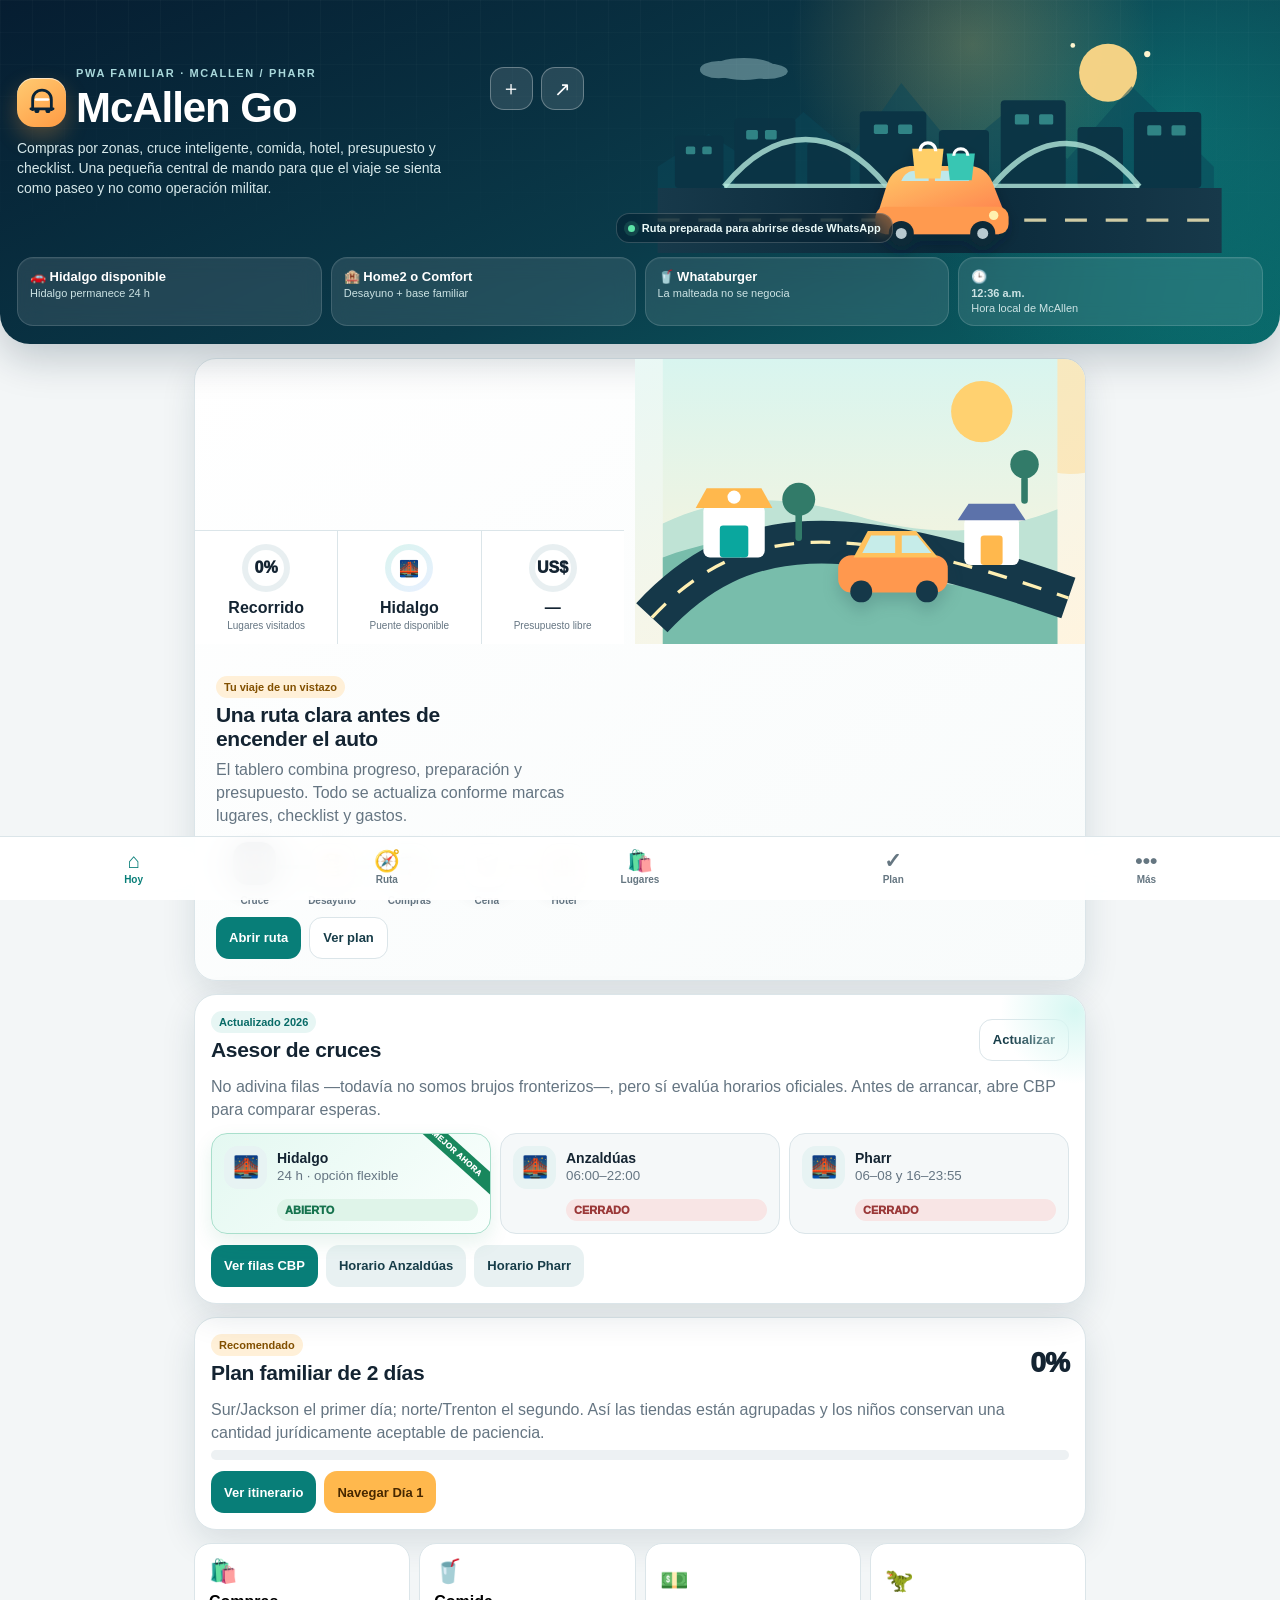
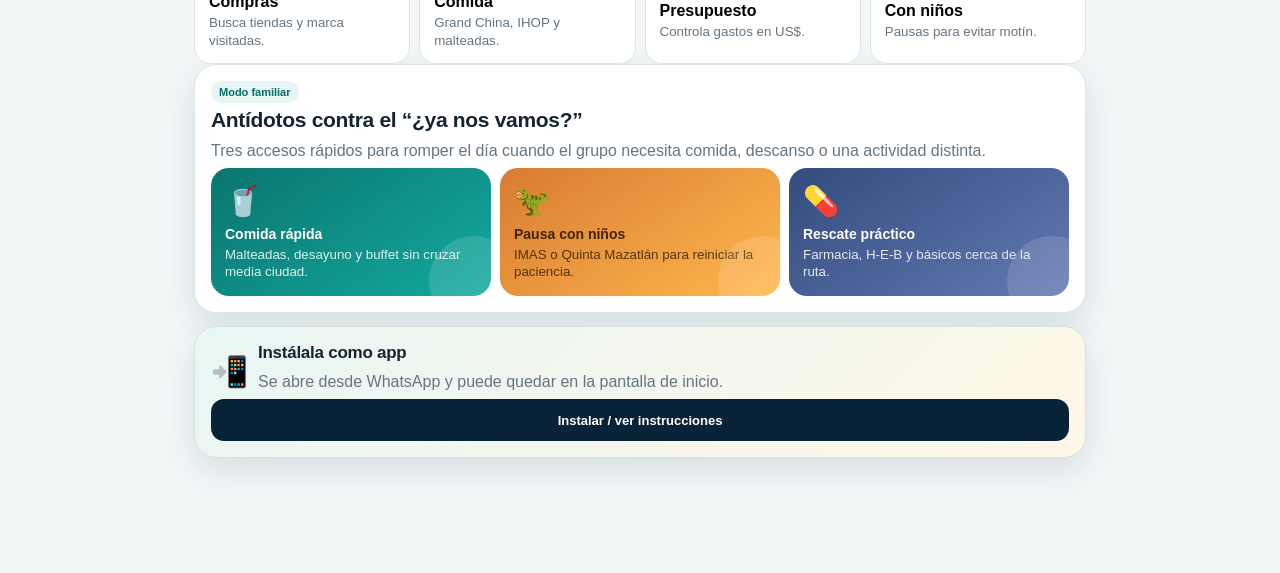
==== commit f8d1fb00: "Carga McAllen Go v4" ====
--- a/mcallen/index.html
+++ b/mcallen/index.html
@@ -12,10 +12,11 @@
 <link rel="apple-touch-icon" href="./icon.svg">
 <link rel="stylesheet" href="./core.css">
 <link rel="stylesheet" href="./visual.css">
+<link rel="stylesheet" href="./v4.css">
 <title>McAllen Go · Guía familiar</title>
 </head>
 <body>
 <div id="app"><div style="min-height:100vh;display:grid;place-items:center;background:#082337;color:white;font-family:system-ui;text-align:center;padding:24px"><div><div style="font-size:54px">🚗</div><h1>McAllen Go</h1><p style="color:#cde3e5">Preparando la ruta…</p></div></div></div>
-<script src="./loader.js"></script>
+<script src="./loader.js?v=4.0.0"></script>
 </body>
 </html>
--- a/mcallen/core.css
+++ b/mcallen/core.css
@@ -0,0 +1,30 @@
+:root{
+  --navy:#082337;--navy2:#0a3b4a;--teal:#087e78;--teal2:#0aa79e;--gold:#ffb84d;
+  --paper:#f3f6f7;--card:#fff;--ink:#142432;--muted:#657582;--line:#dbe5e9;
+  --good:#18875d;--warn:#a45f00;--bad:#b64040;--shadow:0 12px 34px rgba(17,52,69,.12);
+  --radius:22px;--safe-bottom:max(10px,env(safe-area-inset-bottom));
+}
+*{box-sizing:border-box}html{scroll-behavior:smooth;background:var(--paper)}
+body{margin:0;color:var(--ink);background:var(--paper);font-family:ui-rounded,-apple-system,BlinkMacSystemFont,"Segoe UI",sans-serif;padding-bottom:calc(78px + var(--safe-bottom));-webkit-tap-highlight-color:transparent}
+button,input,select,textarea{font:inherit}button,a{touch-action:manipulation}.hidden{display:none!important}
+.hero{color:white;background:radial-gradient(circle at 90% 10%,rgba(10,167,158,.5),transparent 34%),linear-gradient(150deg,var(--navy),var(--navy2));padding:max(24px,env(safe-area-inset-top)) 17px 21px;border-radius:0 0 30px 30px;box-shadow:0 14px 40px rgba(4,32,49,.22)}
+.heroTop{display:flex;align-items:flex-start;justify-content:space-between;gap:12px}.kicker{font-size:11px;text-transform:uppercase;letter-spacing:.15em;color:#a9d8db;font-weight:850}.hero h1{margin:7px 0 8px;font-size:31px;line-height:1.03;letter-spacing:-.025em}.hero p{margin:0;color:#d7e9eb;line-height:1.43;font-size:14px;max-width:680px}
+.heroActions{display:flex;gap:8px}.iconBtn{width:43px;height:43px;border-radius:14px;border:1px solid rgba(255,255,255,.3);background:rgba(255,255,255,.12);color:white;font-size:20px;display:grid;place-items:center}
+.statusGrid{display:grid;grid-template-columns:1fr 1fr;gap:9px;margin-top:16px}.statusPill{min-width:0;padding:11px 12px;border-radius:16px;background:rgba(255,255,255,.1);border:1px solid rgba(255,255,255,.14)}.statusPill b{display:block;font-size:13px;white-space:nowrap;overflow:hidden;text-overflow:ellipsis}.statusPill span{display:block;margin-top:3px;color:#cce3e4;font-size:11px;white-space:nowrap;overflow:hidden;text-overflow:ellipsis}
+.offline{position:sticky;z-index:25;top:0;background:#fff0d7;color:#754300;padding:9px 14px;text-align:center;font-size:12px;font-weight:850;border-bottom:1px solid #e9c37e}.wrap{max-width:920px;margin:auto;padding:14px}.screen{display:none}.screen.active{display:block}
+.card{background:var(--card);border:1px solid var(--line);border-radius:var(--radius);box-shadow:var(--shadow);padding:16px;margin-bottom:13px}.card.flat{box-shadow:none}.card h2,.card h3{margin:0 0 7px;letter-spacing:-.015em}.card h2{font-size:21px}.card h3{font-size:17px}.card p{margin:6px 0;color:var(--muted);line-height:1.45}.subtle{font-size:12px;color:var(--muted)}
+.row{display:flex;align-items:center;gap:10px}.between{justify-content:space-between}.grow{flex:1;min-width:0}.stack{display:grid;gap:9px}.chips{display:flex;gap:7px;overflow:auto;padding-bottom:3px;scrollbar-width:none}.chip{white-space:nowrap;border:1px solid var(--line);background:white;color:var(--ink);padding:9px 12px;border-radius:999px;font-weight:850;font-size:13px}.chip.active{background:var(--navy);border-color:var(--navy);color:white}.tag{display:inline-flex;align-items:center;border-radius:999px;padding:5px 8px;background:#e7f6f4;color:#086b67;font-size:11px;font-weight:900;margin:0 4px 5px 0}.tag.gold{background:#fff0d8;color:#825000}.tag.gray{background:#edf1f3;color:#52636f}.tag.red{background:#fae7e7;color:#963b3b}
+.btn{display:inline-flex;align-items:center;justify-content:center;gap:7px;min-height:42px;padding:10px 13px;border:0;border-radius:13px;background:#e8f1f2;color:#173d49;text-decoration:none;font-weight:900;font-size:13px}.btn.primary{background:var(--teal);color:white}.btn.gold{background:var(--gold);color:#472800}.btn.dark{background:var(--navy);color:white}.btn.ghost{background:white;border:1px solid var(--line)}.btn.full{width:100%}.actions{display:flex;gap:8px;flex-wrap:wrap;margin-top:11px}
+.bridgeHero{overflow:hidden;position:relative}.bridgeHero:after{content:"";position:absolute;width:150px;height:150px;border-radius:50%;right:-65px;top:-60px;background:radial-gradient(circle,#d7f7f2,transparent 70%);pointer-events:none}.bridgeList{display:grid;gap:9px;margin-top:12px}.bridge{display:grid;grid-template-columns:43px 1fr auto;align-items:center;gap:10px;padding:12px;border-radius:16px;background:#f5f8f9;border:1px solid var(--line)}.bridgeIcon{width:43px;height:43px;border-radius:14px;background:#e7f3f3;display:grid;place-items:center;font-size:21px}.bridge b{display:block;font-size:14px}.bridge small{display:block;color:var(--muted);margin-top:2px;line-height:1.25}.openState{font-size:11px;padding:5px 8px;border-radius:999px;font-weight:950}.openState.open{background:#dff4e9;color:#16734e}.openState.closed{background:#f8e5e5;color:#9a3838}.openState.maybe{background:#fff0d5;color:#895500}
+.quickGrid{display:grid;grid-template-columns:1fr 1fr;gap:9px}.quick{border:1px solid var(--line);background:white;border-radius:17px;padding:14px;text-align:left}.quick span{font-size:23px}.quick b{display:block;margin-top:8px}.quick small{display:block;color:var(--muted);margin-top:3px;line-height:1.3}
+.progressTrack{height:10px;background:#edf1f3;border-radius:999px;overflow:hidden}.progressFill{height:100%;background:linear-gradient(90deg,var(--teal),var(--teal2));border-radius:999px;transition:width .25s}.metric{font-size:28px;font-weight:950;letter-spacing:-.03em}.money{font-variant-numeric:tabular-nums}
+.routeStop{display:grid;grid-template-columns:36px 1fr;gap:10px;position:relative;padding-bottom:13px}.routeStop:last-child{padding-bottom:0}.routeStop:not(:last-child):after{content:"";position:absolute;left:17px;top:34px;bottom:-2px;width:2px;background:#bfdad8}.stopNo{width:35px;height:35px;border-radius:50%;display:grid;place-items:center;background:var(--teal);color:white;font-weight:950;z-index:1}.routeStop b{display:block}.routeStop small{display:block;color:var(--muted);line-height:1.35;margin-top:3px}.routeStop.done{opacity:.48}.routeStop.done b{text-decoration:line-through}
+.placeGrid{display:grid;gap:12px}.place{display:grid;grid-template-columns:48px 1fr;gap:12px}.placeIcon{width:48px;height:48px;border-radius:16px;background:#edf6f5;display:grid;place-items:center;font-size:24px}.place h3{margin:0 0 4px}.place address{font-style:normal;color:var(--muted);font-size:12px;line-height:1.35}.place.done{opacity:.5}.place.done h3{text-decoration:line-through}.search{width:100%;padding:13px 14px;border:1px solid var(--line);border-radius:15px;background:white;color:var(--ink);margin-bottom:11px;outline:none}.search:focus{border-color:var(--teal);box-shadow:0 0 0 3px rgba(8,126,120,.12)}
+.formGrid{display:grid;grid-template-columns:1fr 1fr;gap:10px}.field label{display:block;font-size:11px;font-weight:900;color:var(--muted);text-transform:uppercase;letter-spacing:.06em;margin:0 0 6px}.field input,.field select,.field textarea{width:100%;border:1px solid var(--line);border-radius:13px;padding:11px 12px;background:white;color:var(--ink)}.field textarea{min-height:130px;resize:vertical}.totalBox{background:linear-gradient(145deg,#082337,#0c4b58);color:white;border-radius:18px;padding:15px}.totalBox small{color:#cde3e5}.totalBox .metric{margin-top:3px}
+.shopItem,.checkItem{display:grid;grid-template-columns:auto 1fr auto;gap:10px;align-items:center;padding:11px 0;border-bottom:1px solid var(--line)}.shopItem:last-child,.checkItem:last-child{border:0}.shopItem input[type=checkbox],.checkItem input[type=checkbox]{width:22px;height:22px;accent-color:var(--teal)}.shopItem.done .itemName{text-decoration:line-through;opacity:.55}.itemName{font-weight:800}.itemMeta{font-size:11px;color:var(--muted);margin-top:2px}.delete{border:0;background:#f8e8e8;color:#9b4141;width:34px;height:34px;border-radius:11px;font-weight:950}.empty{text-align:center;color:var(--muted);padding:18px 8px}
+.mapCard{padding:0;overflow:hidden}.mapTop{padding:16px}.mapWrap{background:linear-gradient(#eaf4f2,#f7efe3);border-top:1px solid var(--line)}#miniMap{display:block;width:100%;height:auto}.road{fill:none;stroke:#fff;stroke-width:9;stroke-linecap:round;filter:drop-shadow(0 1px 1px rgba(90,110,120,.2))}.road.main{stroke:#f6bf65;stroke-width:14}.roadLabel{font-size:9px;fill:#62737d;font-weight:850}.pin{cursor:pointer}.pin circle{fill:var(--teal);stroke:white;stroke-width:3}.pin text{fill:white;font-size:9px;font-weight:950;text-anchor:middle;dominant-baseline:middle}.mapInfo{padding:14px;border-top:1px solid var(--line);background:white}
+.sheet{position:fixed;z-index:60;inset:0;background:rgba(3,25,39,.52);display:grid;align-items:end}.sheetPanel{background:white;border-radius:25px 25px 0 0;padding:18px 16px calc(18px + var(--safe-bottom));max-height:88vh;overflow:auto;box-shadow:0 -16px 45px rgba(3,25,39,.3)}.sheetHandle{width:44px;height:5px;border-radius:5px;background:#d8e0e3;margin:0 auto 14px}.sheet h2{margin:0 0 8px}.toast{position:fixed;z-index:80;left:50%;bottom:calc(88px + var(--safe-bottom));transform:translate(-50%,20px);background:#102c3b;color:white;padding:11px 14px;border-radius:13px;font-weight:850;font-size:13px;opacity:0;pointer-events:none;transition:.2s;max-width:90%;text-align:center}.toast.show{opacity:1;transform:translate(-50%,0)}
+.bottom{position:fixed;z-index:40;left:0;right:0;bottom:0;display:grid;grid-template-columns:repeat(5,1fr);background:rgba(255,255,255,.94);backdrop-filter:blur(18px);border-top:1px solid var(--line);padding:7px 7px var(--safe-bottom)}.navBtn{border:0;background:transparent;color:#657681;padding:5px 2px;font-size:10px;font-weight:900}.navBtn span{display:block;font-size:21px;margin-bottom:1px}.navBtn.active{color:var(--teal)}
+.installHint{background:linear-gradient(135deg,#e8f6f4,#fff7e7);border:1px solid #cce5df}.sourceList a{display:block;color:var(--teal);text-decoration:none;font-weight:800;padding:9px 0;border-bottom:1px solid var(--line)}.sourceList a:last-child{border:0}.footer{text-align:center;color:var(--muted);font-size:11px;padding:16px 10px}
+@media(min-width:700px){.statusGrid{grid-template-columns:repeat(4,1fr)}.placeGrid{grid-template-columns:1fr 1fr}.hero h1{font-size:42px}.quickGrid{grid-template-columns:repeat(4,1fr)}.bridgeList{grid-template-columns:repeat(3,1fr)}.bridge{grid-template-columns:43px 1fr}.openState{grid-column:2}.twoCol{display:grid;grid-template-columns:1.15fr .85fr;gap:13px}.twoCol>.card{margin-bottom:0}}
+@media(prefers-reduced-motion:reduce){*{scroll-behavior:auto!important;transition:none!important}}
--- a/mcallen/visual.css
+++ b/mcallen/visual.css
@@ -0,0 +1,18 @@
+/* === McAllen Go visual system v3 === */
+.hero{position:relative;overflow:hidden;padding-bottom:18px;background:
+radial-gradient(circle at 76% 13%,rgba(255,210,112,.26),transparent 18%),
+radial-gradient(circle at 92% 34%,rgba(16,197,182,.25),transparent 26%),
+linear-gradient(155deg,#061d31 0%,#0a3b4a 58%,#087e78 125%)}
+.hero:before{content:"";position:absolute;inset:0;pointer-events:none;background-image:linear-gradient(rgba(255,255,255,.025) 1px,transparent 1px),linear-gradient(90deg,rgba(255,255,255,.025) 1px,transparent 1px);background-size:32px 32px;mask-image:linear-gradient(to bottom,black,transparent 82%)}
+.heroMain{position:relative;z-index:2;display:grid;gap:14px}.heroCopy{min-width:0}.heroTitleRow{display:flex;align-items:center;gap:10px}.appMark{width:49px;height:49px;flex:0 0 auto;border-radius:17px;display:grid;place-items:center;background:linear-gradient(145deg,#ffcb72,#ff9a43);box-shadow:0 10px 22px rgba(255,163,63,.28),inset 0 1px rgba(255,255,255,.6)}.appMark svg{width:34px;height:34px}.heroScene{position:relative;min-height:178px;margin:2px -17px -5px;isolation:isolate}.heroScene svg{display:block;width:100%;height:190px;overflow:visible}.heroScene .car{transform-origin:center;animation:carFloat 3.4s ease-in-out infinite}.heroScene .bagA{animation:bagBob 2.4s ease-in-out infinite}.heroScene .bagB{animation:bagBob 2.4s .35s ease-in-out infinite}.heroScene .cloud{animation:cloudDrift 16s linear infinite}.heroScene .spark{animation:sparkle 2.2s ease-in-out infinite;transform-origin:center}.heroSceneLabel{position:absolute;left:18px;bottom:10px;display:flex;gap:7px;align-items:center;padding:8px 11px;border-radius:13px;background:rgba(4,29,45,.48);border:1px solid rgba(255,255,255,.18);backdrop-filter:blur(10px);font-size:11px;font-weight:900;color:#eaf9f8}.heroSceneLabel i{width:7px;height:7px;border-radius:50%;background:#5ce3a7;box-shadow:0 0 0 4px rgba(92,227,167,.14)}
+@keyframes carFloat{0%,100%{transform:translateY(0)}50%{transform:translateY(-3px)}}@keyframes bagBob{0%,100%{transform:translateY(0) rotate(0)}50%{transform:translateY(-4px) rotate(1.5deg)}}@keyframes cloudDrift{0%{transform:translateX(-20px)}100%{transform:translateX(45px)}}@keyframes sparkle{0%,100%{opacity:.35;transform:scale(.7)}50%{opacity:1;transform:scale(1.2)}}
+.statusGrid{position:relative;z-index:2}.statusPill{backdrop-filter:blur(10px);box-shadow:inset 0 1px rgba(255,255,255,.05)}
+.visualDash{display:grid;grid-template-columns:1.1fr .9fr;gap:11px;padding:0;background:linear-gradient(145deg,#fff,#f8fbfb);overflow:hidden}.dashLead{padding:17px}.dashLead h2{max-width:260px}.dashArt{position:relative;min-height:210px;background:linear-gradient(155deg,#e9f8f5,#fff4df);overflow:hidden}.dashArt:before{content:"";position:absolute;width:170px;height:170px;border-radius:50%;right:-70px;top:-55px;background:#ffd27c66}.dashArt svg{position:absolute;inset:auto 0 0;width:100%;height:100%}.dashMeters{grid-column:1/-1;display:grid;grid-template-columns:repeat(3,1fr);gap:1px;border-top:1px solid var(--line);background:var(--line)}.miniMeter{background:white;padding:13px 9px;text-align:center;min-width:0}.miniMeter strong{display:block;font-size:16px;white-space:nowrap;overflow:hidden;text-overflow:ellipsis}.miniMeter small{display:block;color:var(--muted);font-size:10px;margin-top:3px}.meterIcon{width:48px;height:48px;margin:0 auto 7px;border-radius:50%;display:grid;place-items:center;background:conic-gradient(var(--teal) var(--meter,0%),#e8eff1 0);position:relative}.meterIcon:after{content:"";position:absolute;inset:6px;border-radius:50%;background:white}.meterIcon span{position:relative;z-index:1;font-size:16px;font-weight:950}.meterBridge{background:linear-gradient(145deg,#daf4ef,#e8f0ff)}.meterBudget{background:conic-gradient(var(--gold) var(--meter,0%),#e8eff1 0)}
+.routeRibbon{position:relative;display:grid;grid-template-columns:repeat(5,1fr);gap:0;align-items:start;margin:15px 0 3px}.routeRibbon:before{content:"";position:absolute;left:10%;right:10%;top:22px;height:4px;border-radius:10px;background:linear-gradient(90deg,#0aa79e,#53cbb1,#ffb84d)}.routeNode{position:relative;text-align:center;font-size:10px;font-weight:850;color:var(--muted)}.routeNode i{position:relative;z-index:1;width:45px;height:45px;border-radius:16px;display:grid;place-items:center;margin:0 auto 7px;background:white;border:1px solid var(--line);box-shadow:0 7px 18px rgba(27,67,81,.12);font-style:normal;font-size:21px}.routeNode.active i{background:var(--navy);color:white;transform:translateY(-2px)}
+.familyStrip{display:grid;grid-template-columns:repeat(3,1fr);gap:9px}.familyTile{position:relative;overflow:hidden;border-radius:18px;padding:14px;min-height:128px;color:white;border:0;text-align:left}.familyTile:after{content:"";position:absolute;width:90px;height:90px;border-radius:50%;right:-28px;bottom:-30px;background:rgba(255,255,255,.13)}.familyTile:nth-child(1){background:linear-gradient(145deg,#0a756f,#13a99f)}.familyTile:nth-child(2){background:linear-gradient(145deg,#d87b33,#ffb84d);color:#412300}.familyTile:nth-child(3){background:linear-gradient(145deg,#334c7c,#6379b4)}.familyTile span{font-size:29px}.familyTile b{display:block;margin-top:8px;font-size:14px}.familyTile small{display:block;margin-top:4px;line-height:1.3;opacity:.86}
+.bridge{position:relative;overflow:hidden;transition:.18s transform,.18s box-shadow}.bridge:active,.quick:active,.familyTile:active{transform:scale(.98)}.bridge.openRecommended{background:linear-gradient(135deg,#e4f8f1,#fafffd);border-color:#a9dfcc;box-shadow:0 8px 20px rgba(24,135,93,.1)}.bridge.openRecommended:before{content:"MEJOR AHORA";position:absolute;right:-31px;top:11px;transform:rotate(42deg);background:#18875d;color:white;font-size:8px;font-weight:950;padding:4px 32px;letter-spacing:.05em}
+.place{position:relative;overflow:hidden}.place:before{content:"";position:absolute;left:0;top:0;bottom:0;width:5px;background:#a8bcc5}.place[data-cat="Compras"]:before{background:linear-gradient(#ffb84d,#ff8e4d)}.place[data-cat="Comida"]:before{background:linear-gradient(#e85d75,#ff8c61)}.place[data-cat="Hotel"]:before{background:linear-gradient(#657ac0,#364b83)}.place[data-cat="Niños"]:before{background:linear-gradient(#3ebb89,#0aa79e)}.place[data-cat="Cruce"]:before{background:linear-gradient(#247b9b,#0b4056)}.place[data-cat="Esenciales"]:before{background:linear-gradient(#6b9f4a,#3c7a3d)}.place[data-cat="Extra"]:before{background:linear-gradient(#8b5fc4,#d26bb5)}.placeIcon{position:relative;overflow:hidden}.placeIcon:after{content:"";position:absolute;inset:auto -10px -17px;height:30px;background:rgba(8,126,120,.1);transform:rotate(-12deg)}
+.planVisual{display:grid;grid-template-columns:auto 1fr;gap:14px;align-items:center;margin-top:13px;padding:13px;border-radius:18px;background:#f4f8f9}.bigRing{--ring:0%;width:92px;height:92px;border-radius:50%;display:grid;place-items:center;background:conic-gradient(var(--teal) var(--ring),#e5edef 0);position:relative;flex:0 0 auto}.bigRing.gold{background:conic-gradient(var(--gold) var(--ring),#e5edef 0)}.bigRing:before{content:"";position:absolute;inset:9px;border-radius:50%;background:white;box-shadow:inset 0 0 0 1px var(--line)}.bigRing span{position:relative;z-index:1;font-size:18px;font-weight:950}.budgetSpark{height:46px;display:flex;align-items:flex-end;gap:4px;margin-top:9px}.budgetSpark i{display:block;flex:1;min-width:4px;border-radius:5px 5px 2px 2px;background:linear-gradient(#ffcd78,#ff9f45);height:var(--h);opacity:.9}
+.mapWrap{position:relative;background:linear-gradient(#dff3ef 0 25%,#f4ead6 25% 100%)}#miniMap{filter:drop-shadow(0 12px 24px rgba(34,70,78,.08))}.zoneLabel{font-size:12px;font-weight:950;fill:#153748}.mapBuilding{filter:drop-shadow(0 3px 3px rgba(28,59,68,.18))}.mapTree{animation:treeSway 4s ease-in-out infinite;transform-origin:bottom}@keyframes treeSway{0%,100%{transform:rotate(0)}50%{transform:rotate(1.2deg)}}
+@media(max-width:430px){.visualDash{grid-template-columns:1fr}.dashArt{min-height:150px}.dashMeters{grid-template-columns:repeat(3,1fr)}.familyStrip{grid-template-columns:1fr 1fr}.familyTile:last-child{grid-column:1/-1;min-height:105px}.heroScene{min-height:168px}.heroScene svg{height:180px}}
+@media(min-width:700px){.heroMain{grid-template-columns:.92fr 1.08fr;align-items:center}.heroScene{margin:-6px -18px -12px 0;min-height:220px}.heroScene svg{height:235px}.visualDash{grid-template-columns:1fr 1.05fr}.dashMeters{grid-column:auto;grid-row:1;grid-column:1;align-self:end;border:0;border-top:1px solid var(--line)}.dashArt{grid-column:2;grid-row:1;min-height:285px}.dashLead{padding:21px}.familyStrip{grid-template-columns:repeat(3,1fr)}}
--- a/mcallen/v4.css
+++ b/mcallen/v4.css
@@ -0,0 +1,11 @@
+.searchCard{background:linear-gradient(145deg,#fff,#edf8f6)}
+.searchMark{width:45px;height:45px;border-radius:15px;background:#082337;color:#fff;display:grid;place-items:center;font-size:27px;font-weight:900}
+.searchRow{display:grid;grid-template-columns:1fr auto;gap:9px;align-items:start}.searchRow .search{margin:0}.searchRow .btn{min-height:47px}
+.resultHeader{display:flex;justify-content:space-between;align-items:end;gap:10px;padding:3px 4px 10px}.resultHeader small{color:var(--muted);font-size:10px;text-align:right}.onlinePlace{border-left:4px solid var(--teal)}
+.gpsCard{background:linear-gradient(145deg,#eefaf7,#fff8e9);border-color:#c9e8e0}.gpsNext{margin-top:12px;border:1px solid #cfe3e2;background:white;border-radius:17px;padding:13px;display:grid;gap:4px}.gpsNext b{font-size:15px}.gpsNext small{color:var(--muted);line-height:1.35}.gpsCard .btn:disabled{opacity:.45}
+.activeRouteLine{fill:none;stroke:#ef6f62;stroke-width:5;stroke-linecap:round;stroke-linejoin:round;stroke-dasharray:9 8;filter:drop-shadow(0 2px 2px rgba(100,40,40,.22));animation:routeDash 12s linear infinite}.routePin circle{fill:#082337}.routePin text{font-size:8px}.userPin circle:first-child{fill:#fff;stroke:#2c7cff;stroke-width:5;filter:drop-shadow(0 2px 4px rgba(0,60,160,.3))}.userPin circle:nth-child(2){fill:#2c7cff}.userPin text{font-size:11px;font-weight:950;fill:#164d9d;paint-order:stroke;stroke:#fff;stroke-width:3px}
+@keyframes routeDash{to{stroke-dashoffset:-170}}
+.storageCard{background:linear-gradient(145deg,#eefaf7,#fff)}.storageDot{width:16px;height:16px;border-radius:50%;background:#20a66c;box-shadow:0 0 0 6px rgba(32,166,108,.12)}.storageStats{display:grid;grid-template-columns:1fr 1fr;gap:9px;margin:12px 0}.storageStats>div{padding:12px;border:1px solid var(--line);border-radius:15px;background:#fff}.storageStats b,.storageStats small{display:block}.storageStats b{font-size:13px}.storageStats small{font-size:10px;color:var(--muted);margin-top:4px}.noticeMini{border-radius:14px;background:#fff3dc;color:#744800;padding:11px;font-size:12px;line-height:1.4}
+.place .tag.gold{margin-left:0}.removeRoute,.deletePlace{background:#fae9e9;color:#973e3e}
+@media(max-width:560px){.searchRow{grid-template-columns:1fr}.searchRow .btn{width:100%}.resultHeader{display:block}.resultHeader small{display:block;text-align:left;margin-top:4px}.storageStats{grid-template-columns:1fr}}
+@media(prefers-reduced-motion:reduce){.activeRouteLine{animation:none}}
